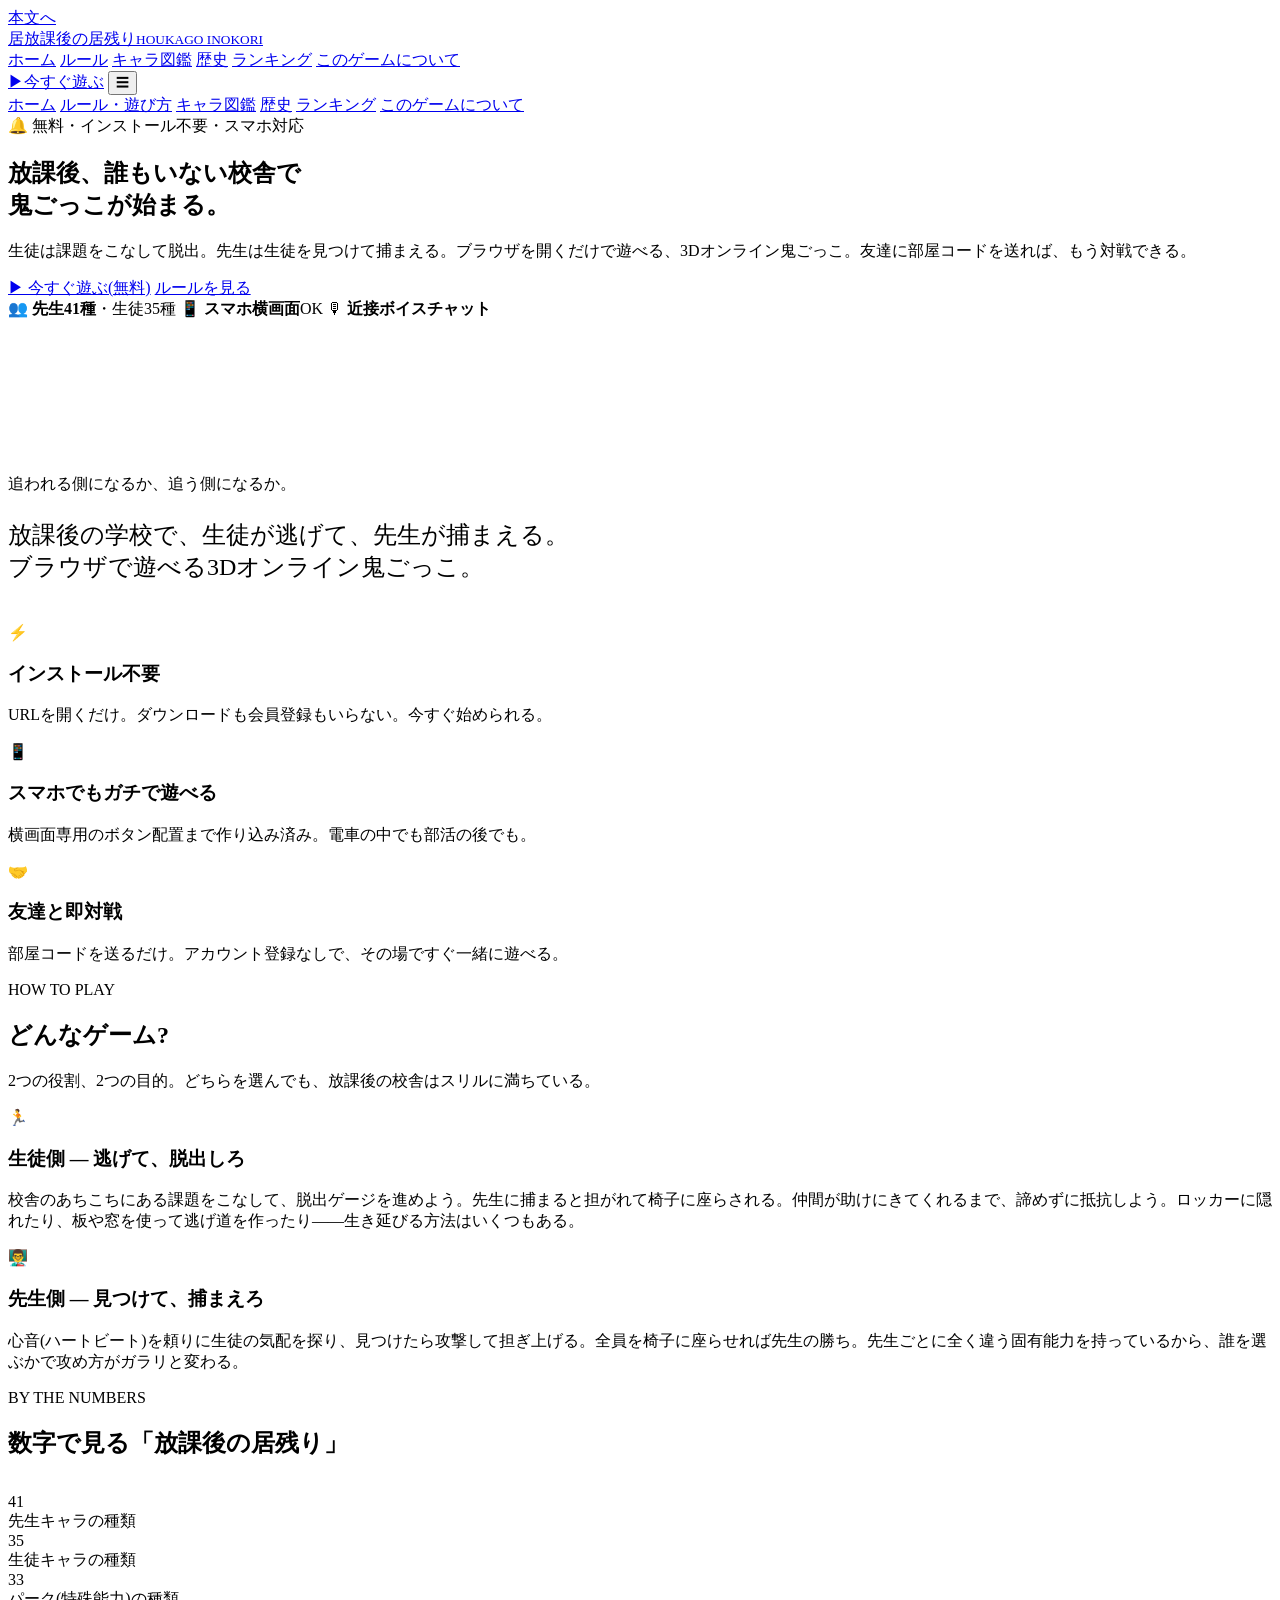
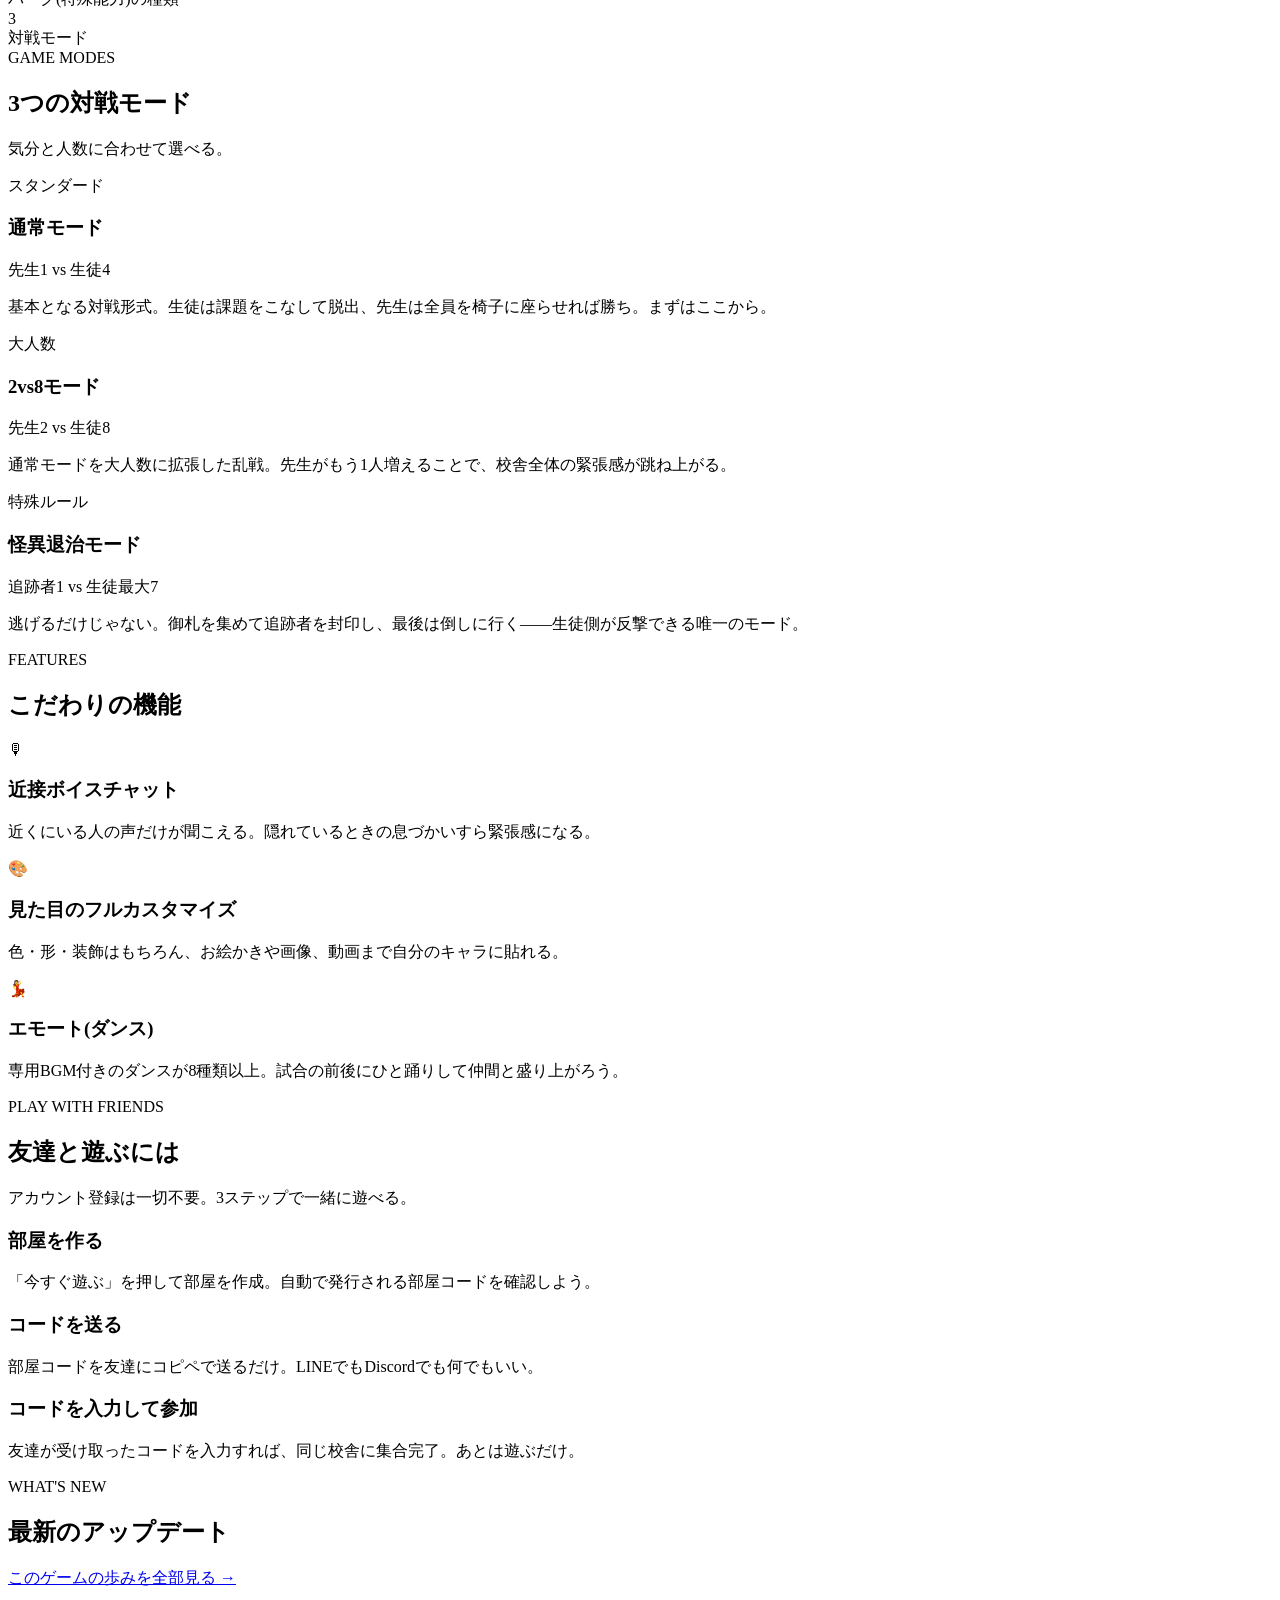
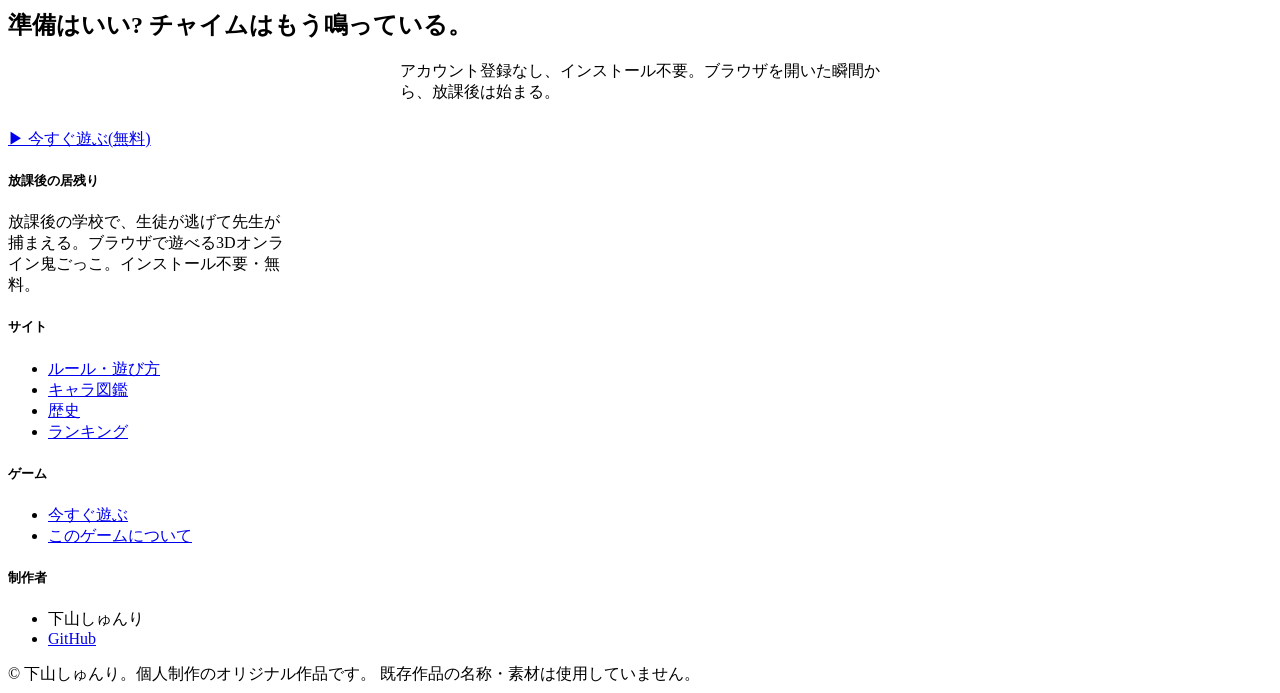
==== site/index.html @ 055842fa "公式サイトを新規実装(トップ/ルール+ミニ体験3種/キャラ図鑑/歴史/ランキング/このゲームについて) - ビルド不要の素のHTML/CSS/JS(site/配下)、Cloudflare Pages想" ====
<!DOCTYPE html>
<html lang="ja">
<head>
<meta charset="UTF-8">
<meta name="viewport" content="width=device-width, initial-scale=1, viewport-fit=cover">
<title>放課後の居残り | ブラウザで遊べる3Dオンライン鬼ごっこ</title>
<meta name="description" content="放課後の学校で生徒が逃げて先生が捕まえる、ブラウザ3Dオンライン鬼ごっこ。インストール不要・無料・スマホ対応。先生41種・生徒35種から選べる。">
<meta property="og:title" content="放課後の居残り | ブラウザで遊べる3Dオンライン鬼ごっこ">
<meta property="og:description" content="放課後の学校で生徒が逃げて先生が捕まえる、ブラウザ3Dオンライン鬼ごっこ。インストール不要・無料・スマホ対応。">
<meta property="og:image" content="/img/ogp.png">
<meta property="og:type" content="website">
<meta name="twitter:card" content="summary_large_image">
<link rel="icon" href="/img/favicon.svg" type="image/svg+xml">
<link rel="icon" href="/img/favicon.png" sizes="512x512">
<link rel="apple-touch-icon" href="/img/favicon.png">
<link rel="stylesheet" href="/css/style.css">
</head>
<body>
<div class="chalk-noise"></div>
<a class="skip-link" href="#main">本文へ</a>

<header class="site-header">
  <div class="container">
    <a class="brand" href="/"><span class="brand-mark">居</span><span>放課後の居残り<small>HOUKAGO INOKORI</small></span></a>
    <nav class="nav-links">
      <a href="/" class="active">ホーム</a>
      <a href="/rules.html">ルール</a>
      <a href="/characters.html">キャラ図鑑</a>
      <a href="/history.html">歴史</a>
      <a href="/ranking.html">ランキング</a>
      <a href="/about.html">このゲームについて</a>
    </nav>
    <div class="header-actions">
      <a class="btn btn-primary" href="/play/"><span>▶</span><span class="long">今すぐ遊ぶ</span></a>
      <button class="nav-toggle" aria-label="メニュー" aria-expanded="false">☰</button>
    </div>
  </div>
  <nav class="mobile-nav">
    <a href="/" class="active">ホーム</a>
    <a href="/rules.html">ルール・遊び方</a>
    <a href="/characters.html">キャラ図鑑</a>
    <a href="/history.html">歴史</a>
    <a href="/ranking.html">ランキング</a>
    <a href="/about.html">このゲームについて</a>
  </nav>
</header>

<main id="main">

<!-- 1. ヒーロー -->
<section class="hero" data-chalk-dust>
  <div class="container hero-grid">
    <div>
      <div class="hero-badge">🔔 無料・インストール不要・スマホ対応</div>
      <h1>放課後、誰もいない校舎で<br>鬼ごっこが<span class="accent">始まる。</span></h1>
      <p class="hero-sub">生徒は課題をこなして脱出。先生は生徒を見つけて捕まえる。ブラウザを開くだけで遊べる、3Dオンライン鬼ごっこ。友達に部屋コードを送れば、もう対戦できる。</p>
      <div class="hero-cta">
        <a class="btn btn-primary btn-lg" href="/play/">▶ 今すぐ遊ぶ(無料)</a>
        <a class="btn btn-outline btn-lg" href="/rules.html">ルールを見る</a>
      </div>
      <div class="hero-meta">
        <span>👥 <b>先生41種</b>・生徒35種</span>
        <span>📱 <b>スマホ横画面</b>OK</span>
        <span>🎙 <b>近接ボイスチャット</b></span>
      </div>
    </div>
    <div class="hero-stage">
      <canvas id="hero-canvas" aria-hidden="true"></canvas>
      <div class="stage-caption">追われる側になるか、追う側になるか。</div>
    </div>
  </div>
</section>

<!-- 2. 一行説明 + 3. 3つの強み -->
<section class="tight">
  <div class="container">
    <p class="section-title center" style="max-width:720px;font-size:clamp(18px,2.6vw,24px)">放課後の学校で、生徒が逃げて、先生が捕まえる。<br>ブラウザで遊べる3Dオンライン鬼ごっこ。</p>
    <div class="grid-3" style="margin-top:40px">
      <div class="pill-card reveal"><span class="icon">⚡</span><h3>インストール不要</h3><p>URLを開くだけ。ダウンロードも会員登録もいらない。今すぐ始められる。</p></div>
      <div class="pill-card reveal reveal-delay-1"><span class="icon">📱</span><h3>スマホでもガチで遊べる</h3><p>横画面専用のボタン配置まで作り込み済み。電車の中でも部活の後でも。</p></div>
      <div class="pill-card reveal reveal-delay-2"><span class="icon">🤝</span><h3>友達と即対戦</h3><p>部屋コードを送るだけ。アカウント登録なしで、その場ですぐ一緒に遊べる。</p></div>
    </div>
  </div>
</section>

<!-- 4. どんなゲーム? -->
<section>
  <div class="container">
    <div class="eyebrow reveal">HOW TO PLAY</div>
    <h2 class="section-title reveal">どんなゲーム?</h2>
    <p class="section-lead reveal">2つの役割、2つの目的。どちらを選んでも、放課後の校舎はスリルに満ちている。</p>
    <div class="grid-2">
      <div class="pill-card reveal">
        <span class="icon">🏃</span>
        <h3 style="color:var(--blue)">生徒側 ― 逃げて、脱出しろ</h3>
        <p>校舎のあちこちにある課題をこなして、脱出ゲージを進めよう。先生に捕まると担がれて椅子に座らされる。仲間が助けにきてくれるまで、諦めずに抵抗しよう。ロッカーに隠れたり、板や窓を使って逃げ道を作ったり――生き延びる方法はいくつもある。</p>
      </div>
      <div class="pill-card reveal reveal-delay-1">
        <span class="icon">👨‍🏫</span>
        <h3 style="color:var(--red)">先生側 ― 見つけて、捕まえろ</h3>
        <p>心音(ハートビート)を頼りに生徒の気配を探り、見つけたら攻撃して担ぎ上げる。全員を椅子に座らせれば先生の勝ち。先生ごとに全く違う固有能力を持っているから、誰を選ぶかで攻め方がガラリと変わる。</p>
      </div>
    </div>
  </div>
</section>

<!-- 5. 数字で見る -->
<section class="stats-band">
  <div class="container">
    <div class="eyebrow reveal">BY THE NUMBERS</div>
    <h2 class="section-title reveal" style="margin-bottom:34px">数字で見る「放課後の居残り」</h2>
    <div class="stats-grid">
      <div class="stat-item reveal"><div class="stat-num">41</div><div class="stat-label">先生キャラの種類</div></div>
      <div class="stat-item reveal reveal-delay-1"><div class="stat-num">35</div><div class="stat-label">生徒キャラの種類</div></div>
      <div class="stat-item reveal reveal-delay-2"><div class="stat-num">33</div><div class="stat-label">パーク(特殊能力)の種類</div></div>
      <div class="stat-item reveal reveal-delay-3"><div class="stat-num">3</div><div class="stat-label">対戦モード</div></div>
    </div>
  </div>
</section>

<!-- 6. モード紹介 -->
<section>
  <div class="container">
    <div class="eyebrow reveal">GAME MODES</div>
    <h2 class="section-title reveal">3つの対戦モード</h2>
    <p class="section-lead reveal">気分と人数に合わせて選べる。</p>
    <div class="grid-3">
      <div class="mode-card mode-classic reveal">
        <span class="tag">スタンダード</span>
        <h3>通常モード</h3>
        <div class="vs">先生1 vs 生徒4</div>
        <p>基本となる対戦形式。生徒は課題をこなして脱出、先生は全員を椅子に座らせれば勝ち。まずはここから。</p>
      </div>
      <div class="mode-card mode-2v8 reveal reveal-delay-1">
        <span class="tag">大人数</span>
        <h3>2vs8モード</h3>
        <div class="vs">先生2 vs 生徒8</div>
        <p>通常モードを大人数に拡張した乱戦。先生がもう1人増えることで、校舎全体の緊張感が跳ね上がる。</p>
      </div>
      <div class="mode-card mode-event reveal reveal-delay-2">
        <span class="tag">特殊ルール</span>
        <h3>怪異退治モード</h3>
        <div class="vs">追跡者1 vs 生徒最大7</div>
        <p>逃げるだけじゃない。御札を集めて追跡者を封印し、最後は倒しに行く――生徒側が反撃できる唯一のモード。</p>
      </div>
    </div>
  </div>
</section>

<!-- 7. こだわりの機能 -->
<section class="tight">
  <div class="container">
    <div class="eyebrow reveal">FEATURES</div>
    <h2 class="section-title reveal">こだわりの機能</h2>
    <div class="grid-3">
      <div class="pill-card reveal"><span class="icon">🎙</span><h3>近接ボイスチャット</h3><p>近くにいる人の声だけが聞こえる。隠れているときの息づかいすら緊張感になる。</p></div>
      <div class="pill-card reveal reveal-delay-1"><span class="icon">🎨</span><h3>見た目のフルカスタマイズ</h3><p>色・形・装飾はもちろん、お絵かきや画像、動画まで自分のキャラに貼れる。</p></div>
      <div class="pill-card reveal reveal-delay-2"><span class="icon">💃</span><h3>エモート(ダンス)</h3><p>専用BGM付きのダンスが8種類以上。試合の前後にひと踊りして仲間と盛り上がろう。</p></div>
    </div>
  </div>
</section>

<!-- 8. 友達と遊ぶには -->
<section>
  <div class="container">
    <div class="eyebrow reveal">PLAY WITH FRIENDS</div>
    <h2 class="section-title reveal">友達と遊ぶには</h2>
    <p class="section-lead reveal">アカウント登録は一切不要。3ステップで一緒に遊べる。</p>
    <div class="steps">
      <div class="step-card reveal"><h3>部屋を作る</h3><p>「今すぐ遊ぶ」を押して部屋を作成。自動で発行される部屋コードを確認しよう。</p></div>
      <div class="step-card reveal reveal-delay-1"><h3>コードを送る</h3><p>部屋コードを友達にコピペで送るだけ。LINEでもDiscordでも何でもいい。</p></div>
      <div class="step-card reveal reveal-delay-2"><h3>コードを入力して参加</h3><p>友達が受け取ったコードを入力すれば、同じ校舎に集合完了。あとは遊ぶだけ。</p></div>
    </div>
  </div>
</section>

<!-- 9. 最新の更新(歴史ページから最新3件) -->
<section class="tight">
  <div class="container">
    <div class="eyebrow reveal">WHAT'S NEW</div>
    <h2 class="section-title reveal">最新のアップデート</h2>
    <div id="latest-updates" class="reveal"></div>
    <div style="margin-top:20px"><a class="btn btn-outline" href="/history.html">このゲームの歩みを全部見る →</a></div>
  </div>
</section>

<!-- 10. もう一度CTA -->
<section>
  <div class="container">
    <div class="cta-band reveal">
      <h2>準備はいい? チャイムはもう鳴っている。</h2>
      <p class="text-dim" style="max-width:480px;margin:10px auto 26px">アカウント登録なし、インストール不要。ブラウザを開いた瞬間から、放課後は始まる。</p>
      <a class="btn btn-primary btn-lg" href="/play/">▶ 今すぐ遊ぶ(無料)</a>
    </div>
  </div>
</section>

</main>

<footer class="site-footer">
  <div class="container">
    <div class="footer-grid">
      <div>
        <h5>放課後の居残り</h5>
        <p class="text-dim" style="max-width:280px">放課後の学校で、生徒が逃げて先生が捕まえる。ブラウザで遊べる3Dオンライン鬼ごっこ。インストール不要・無料。</p>
      </div>
      <div><h5>サイト</h5><ul>
        <li><a href="/rules.html">ルール・遊び方</a></li>
        <li><a href="/characters.html">キャラ図鑑</a></li>
        <li><a href="/history.html">歴史</a></li>
        <li><a href="/ranking.html">ランキング</a></li>
      </ul></div>
      <div><h5>ゲーム</h5><ul>
        <li><a href="/play/">今すぐ遊ぶ</a></li>
        <li><a href="/about.html">このゲームについて</a></li>
      </ul></div>
      <div><h5>制作者</h5><ul>
        <li><span class="text-dim">下山しゅんり</span></li>
        <li><a href="https://github.com/tanakatakeshi811-spec/houkago-inokori" target="_blank" rel="noopener">GitHub</a></li>
      </ul></div>
    </div>
    <div class="footer-bottom">
      <span>© <span data-year></span> 下山しゅんり。個人制作のオリジナル作品です。</span>
      <span>既存作品の名称・素材は使用していません。</span>
    </div>
  </div>
</footer>

<script src="/js/history-data.js"></script>
<script>
  (function () {
    var host = document.getElementById("latest-updates");
    if (!host || typeof HISTORY === "undefined") return;
    var latest = HISTORY.slice(-3).reverse();
    host.innerHTML = latest.map(function (h) {
      return '<div class="update-row"><div class="update-date">' + h.date + '</div>' +
        '<div class="update-body"><h4>' + h.title + '</h4><p>' + h.body + '</p></div></div>';
    }).join("");
  })();
</script>
<script src="/js/hero-canvas.js"></script>
<script src="/js/common.js"></script>
</body>
</html>
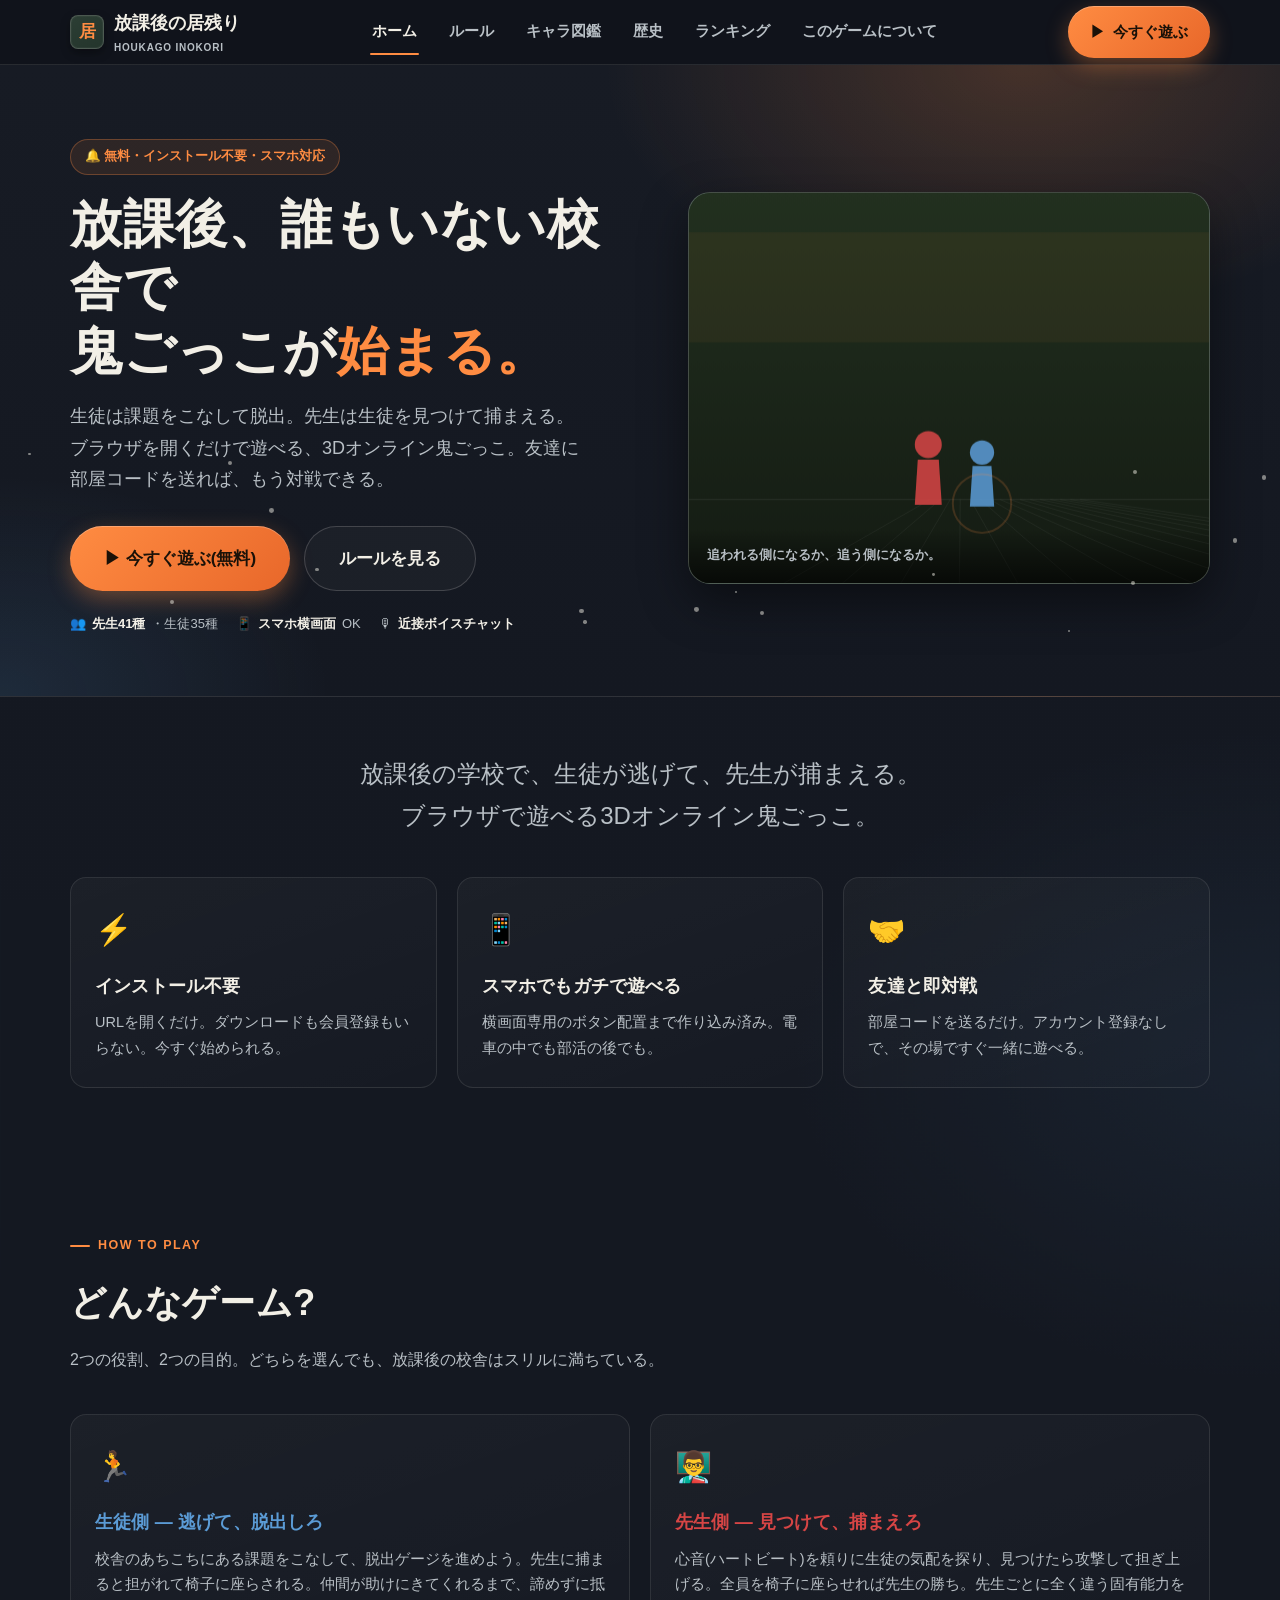
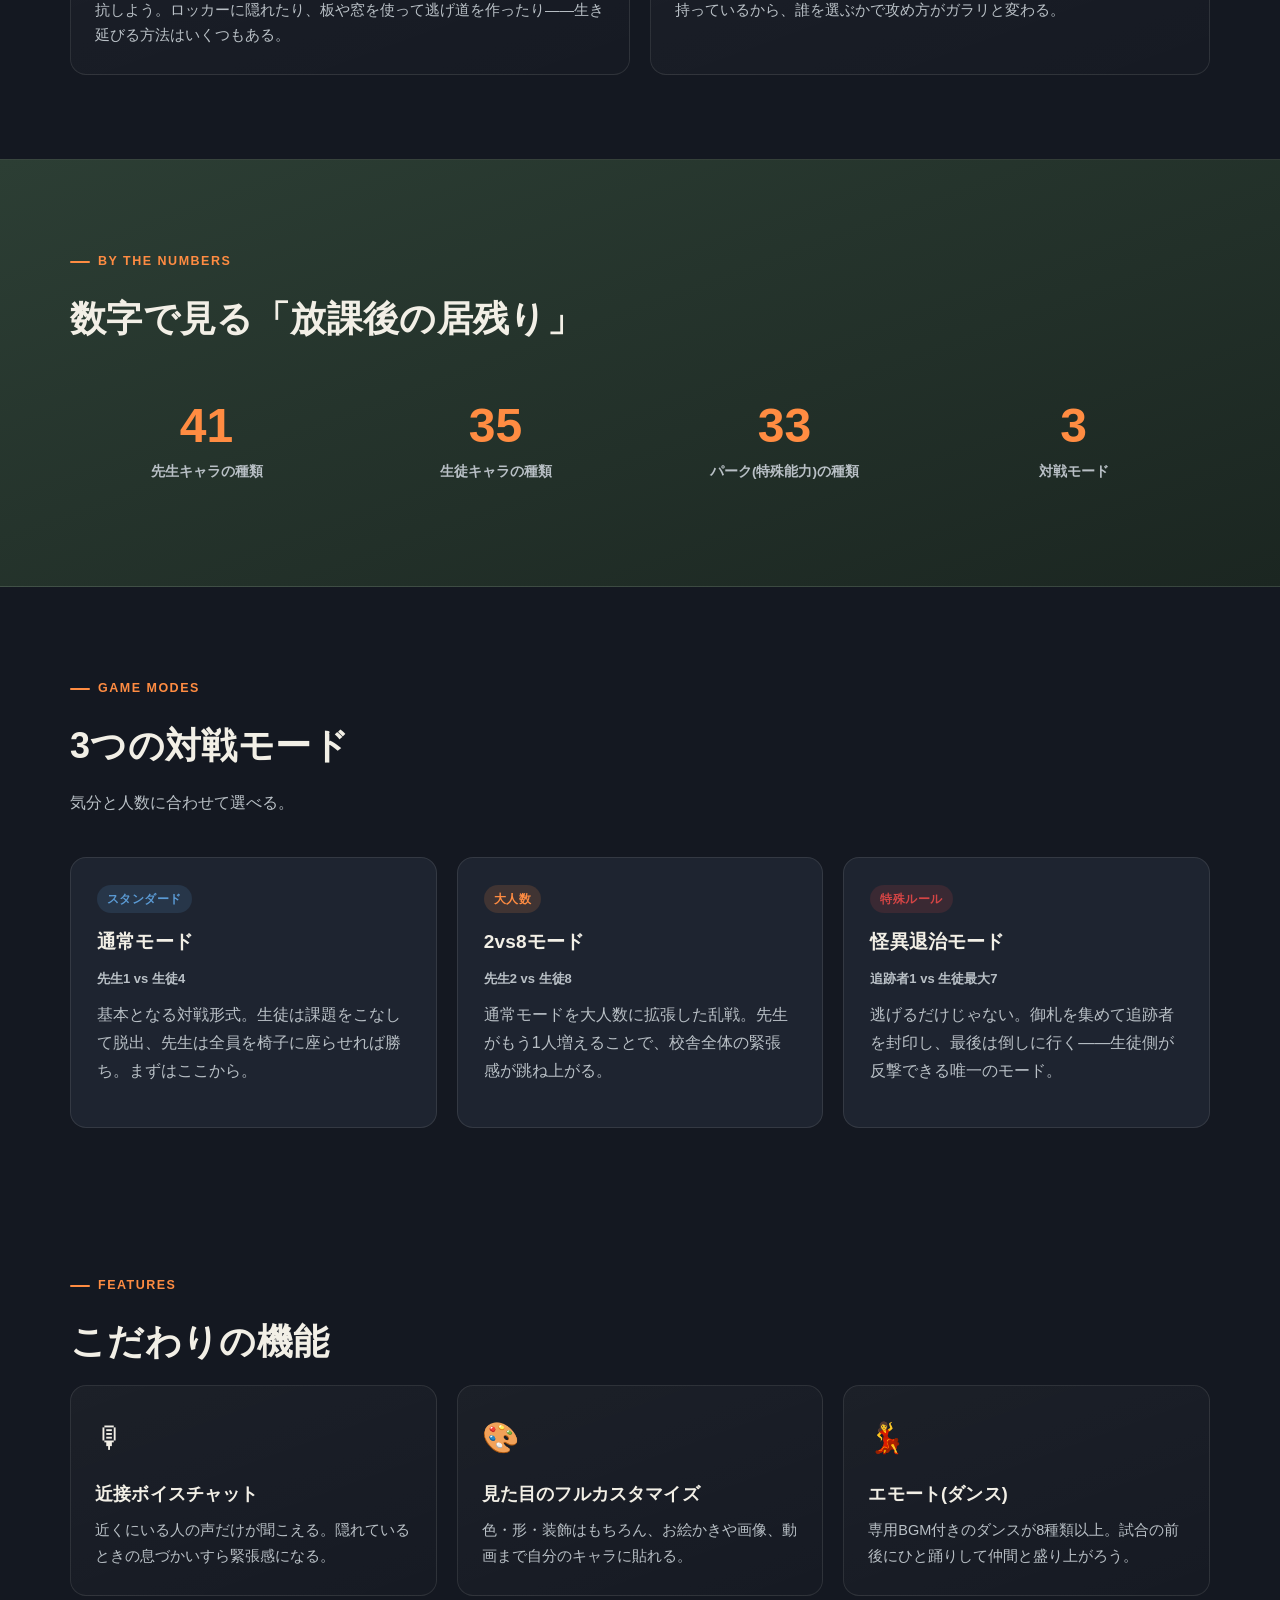
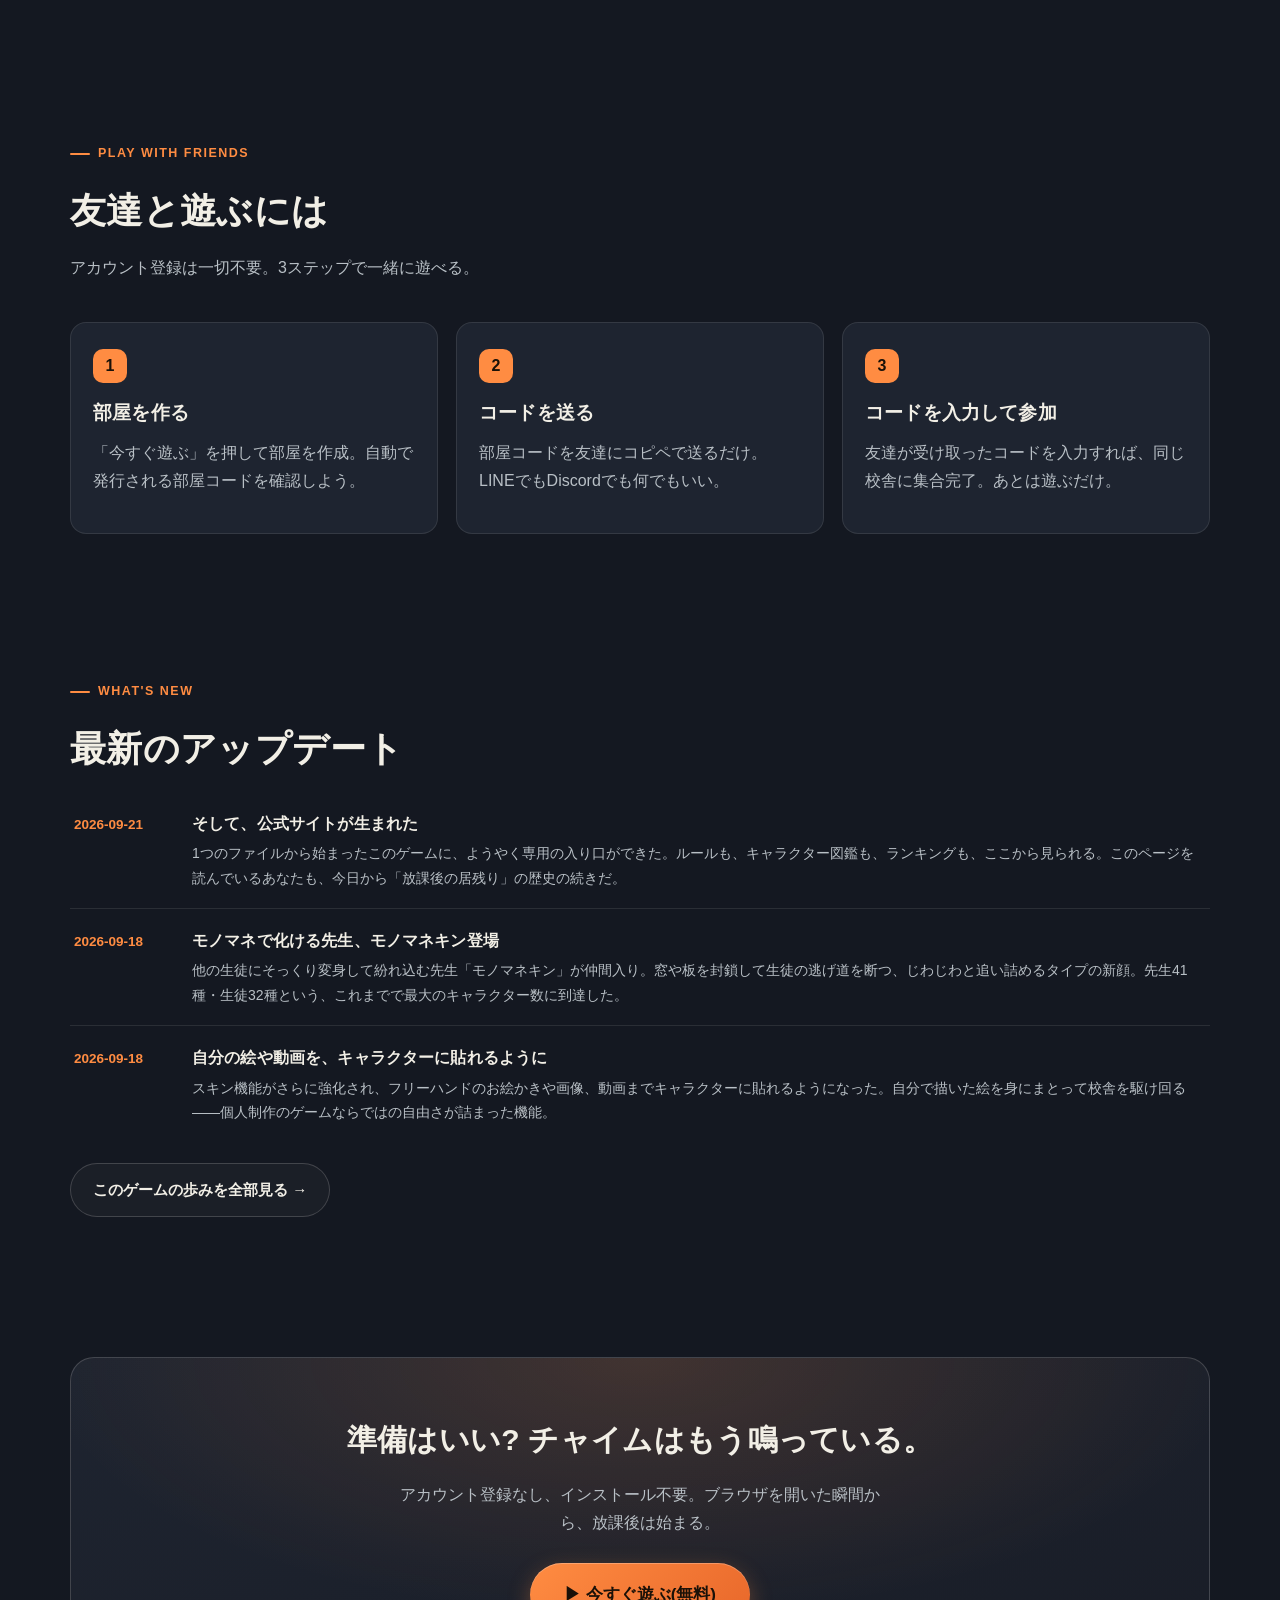
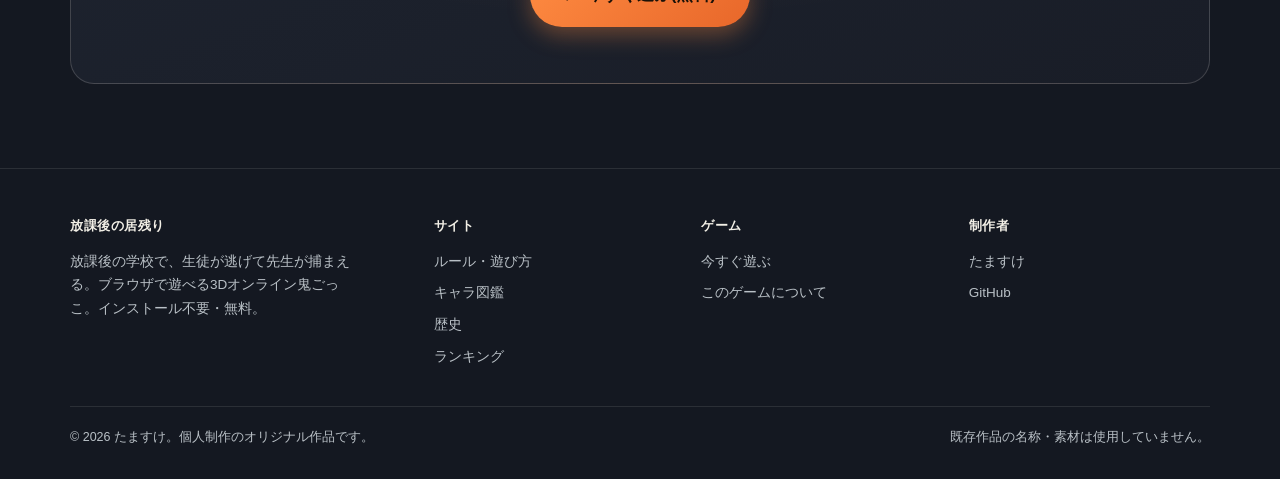
==== commit 9b29f9d3: "fix: 公式サイト6ページのルート絶対パスを相対パスに修正 GitHub Pagesのネストしたサブパス(/houkago-inokori/site/)配下では /css/style.css 等のル" ====
--- a/site/index.html
+++ b/site/index.html
@@ -7,13 +7,13 @@
 <meta name="description" content="放課後の学校で生徒が逃げて先生が捕まえる、ブラウザ3Dオンライン鬼ごっこ。インストール不要・無料・スマホ対応。先生41種・生徒35種から選べる。">
 <meta property="og:title" content="放課後の居残り | ブラウザで遊べる3Dオンライン鬼ごっこ">
 <meta property="og:description" content="放課後の学校で生徒が逃げて先生が捕まえる、ブラウザ3Dオンライン鬼ごっこ。インストール不要・無料・スマホ対応。">
-<meta property="og:image" content="/img/ogp.png">
+<meta property="og:image" content="img/ogp.png">
 <meta property="og:type" content="website">
 <meta name="twitter:card" content="summary_large_image">
-<link rel="icon" href="/img/favicon.svg" type="image/svg+xml">
-<link rel="icon" href="/img/favicon.png" sizes="512x512">
-<link rel="apple-touch-icon" href="/img/favicon.png">
-<link rel="stylesheet" href="/css/style.css">
+<link rel="icon" href="img/favicon.svg" type="image/svg+xml">
+<link rel="icon" href="img/favicon.png" sizes="512x512">
+<link rel="apple-touch-icon" href="img/favicon.png">
+<link rel="stylesheet" href="css/style.css">
 </head>
 <body>
 <div class="chalk-noise"></div>
@@ -21,27 +21,27 @@
 
 <header class="site-header">
   <div class="container">
-    <a class="brand" href="/"><span class="brand-mark">居</span><span>放課後の居残り<small>HOUKAGO INOKORI</small></span></a>
+    <a class="brand" href="index.html"><span class="brand-mark">居</span><span>放課後の居残り<small>HOUKAGO INOKORI</small></span></a>
     <nav class="nav-links">
-      <a href="/" class="active">ホーム</a>
-      <a href="/rules.html">ルール</a>
-      <a href="/characters.html">キャラ図鑑</a>
-      <a href="/history.html">歴史</a>
-      <a href="/ranking.html">ランキング</a>
-      <a href="/about.html">このゲームについて</a>
+      <a href="index.html" class="active">ホーム</a>
+      <a href="rules.html">ルール</a>
+      <a href="characters.html">キャラ図鑑</a>
+      <a href="history.html">歴史</a>
+      <a href="ranking.html">ランキング</a>
+      <a href="about.html">このゲームについて</a>
     </nav>
     <div class="header-actions">
-      <a class="btn btn-primary" href="/play/"><span>▶</span><span class="long">今すぐ遊ぶ</span></a>
+      <a class="btn btn-primary" href="play/"><span>▶</span><span class="long">今すぐ遊ぶ</span></a>
       <button class="nav-toggle" aria-label="メニュー" aria-expanded="false">☰</button>
     </div>
   </div>
   <nav class="mobile-nav">
-    <a href="/" class="active">ホーム</a>
-    <a href="/rules.html">ルール・遊び方</a>
-    <a href="/characters.html">キャラ図鑑</a>
-    <a href="/history.html">歴史</a>
-    <a href="/ranking.html">ランキング</a>
-    <a href="/about.html">このゲームについて</a>
+    <a href="index.html" class="active">ホーム</a>
+    <a href="rules.html">ルール・遊び方</a>
+    <a href="characters.html">キャラ図鑑</a>
+    <a href="history.html">歴史</a>
+    <a href="ranking.html">ランキング</a>
+    <a href="about.html">このゲームについて</a>
   </nav>
 </header>
 
@@ -55,8 +55,8 @@
       <h1>放課後、誰もいない校舎で<br>鬼ごっこが<span class="accent">始まる。</span></h1>
       <p class="hero-sub">生徒は課題をこなして脱出。先生は生徒を見つけて捕まえる。ブラウザを開くだけで遊べる、3Dオンライン鬼ごっこ。友達に部屋コードを送れば、もう対戦できる。</p>
       <div class="hero-cta">
-        <a class="btn btn-primary btn-lg" href="/play/">▶ 今すぐ遊ぶ(無料)</a>
-        <a class="btn btn-outline btn-lg" href="/rules.html">ルールを見る</a>
+        <a class="btn btn-primary btn-lg" href="play/">▶ 今すぐ遊ぶ(無料)</a>
+        <a class="btn btn-outline btn-lg" href="rules.html">ルールを見る</a>
       </div>
       <div class="hero-meta">
         <span>👥 <b>先生41種</b>・生徒35種</span>
@@ -180,7 +180,7 @@
     <div class="eyebrow reveal">WHAT'S NEW</div>
     <h2 class="section-title reveal">最新のアップデート</h2>
     <div id="latest-updates" class="reveal"></div>
-    <div style="margin-top:20px"><a class="btn btn-outline" href="/history.html">このゲームの歩みを全部見る →</a></div>
+    <div style="margin-top:20px"><a class="btn btn-outline" href="history.html">このゲームの歩みを全部見る →</a></div>
   </div>
 </section>
 
@@ -190,7 +190,7 @@
     <div class="cta-band reveal">
       <h2>準備はいい? チャイムはもう鳴っている。</h2>
       <p class="text-dim" style="max-width:480px;margin:10px auto 26px">アカウント登録なし、インストール不要。ブラウザを開いた瞬間から、放課後は始まる。</p>
-      <a class="btn btn-primary btn-lg" href="/play/">▶ 今すぐ遊ぶ(無料)</a>
+      <a class="btn btn-primary btn-lg" href="play/">▶ 今すぐ遊ぶ(無料)</a>
     </div>
   </div>
 </section>
@@ -205,28 +205,28 @@
         <p class="text-dim" style="max-width:280px">放課後の学校で、生徒が逃げて先生が捕まえる。ブラウザで遊べる3Dオンライン鬼ごっこ。インストール不要・無料。</p>
       </div>
       <div><h5>サイト</h5><ul>
-        <li><a href="/rules.html">ルール・遊び方</a></li>
-        <li><a href="/characters.html">キャラ図鑑</a></li>
-        <li><a href="/history.html">歴史</a></li>
-        <li><a href="/ranking.html">ランキング</a></li>
+        <li><a href="rules.html">ルール・遊び方</a></li>
+        <li><a href="characters.html">キャラ図鑑</a></li>
+        <li><a href="history.html">歴史</a></li>
+        <li><a href="ranking.html">ランキング</a></li>
       </ul></div>
       <div><h5>ゲーム</h5><ul>
-        <li><a href="/play/">今すぐ遊ぶ</a></li>
-        <li><a href="/about.html">このゲームについて</a></li>
+        <li><a href="play/">今すぐ遊ぶ</a></li>
+        <li><a href="about.html">このゲームについて</a></li>
       </ul></div>
       <div><h5>制作者</h5><ul>
-        <li><span class="text-dim">下山しゅんり</span></li>
+        <li><span class="text-dim">たますけ</span></li>
         <li><a href="https://github.com/tanakatakeshi811-spec/houkago-inokori" target="_blank" rel="noopener">GitHub</a></li>
       </ul></div>
     </div>
     <div class="footer-bottom">
-      <span>© <span data-year></span> 下山しゅんり。個人制作のオリジナル作品です。</span>
+      <span>© <span data-year></span> たますけ。個人制作のオリジナル作品です。</span>
       <span>既存作品の名称・素材は使用していません。</span>
     </div>
   </div>
 </footer>
 
-<script src="/js/history-data.js"></script>
+<script src="js/history-data.js"></script>
 <script>
   (function () {
     var host = document.getElementById("latest-updates");
@@ -238,7 +238,7 @@
     }).join("");
   })();
 </script>
-<script src="/js/hero-canvas.js"></script>
-<script src="/js/common.js"></script>
+<script src="js/hero-canvas.js"></script>
+<script src="js/common.js"></script>
 </body>
 </html>
--- a/site/css/style.css
+++ b/site/css/style.css
@@ -0,0 +1,499 @@
+/* ============================================================
+   「放課後の居残り」公式サイト 共通スタイル
+   世界観: 放課後の誰もいない校舎。黒板グリーン + 夕暮れオレンジ。
+   ビルド不要の素のCSS。フレームワークは使わない。
+   ============================================================ */
+
+:root {
+  --bg-0: #10131a;
+  --bg-1: #141821;
+  --bg-2: #1e2430;
+  --board: #2c3e34;
+  --board-2: #24352c;
+  --orange: #ff8c42;
+  --orange-deep: #e8672a;
+  --chalk: #f2efe6;
+  --chalk-dim: #b9c0c6;
+  --red: #d64545;
+  --blue: #5b9bd5;
+  --border: rgba(242, 239, 230, 0.1);
+  --border-strong: rgba(242, 239, 230, 0.18);
+  --shadow: 0 18px 48px rgba(0, 0, 0, 0.45);
+  --radius: 16px;
+  --radius-sm: 10px;
+  --maxw: 1180px;
+  --font: -apple-system, BlinkMacSystemFont, "Hiragino Sans", "Yu Gothic", "Noto Sans JP", "Segoe UI", sans-serif;
+}
+
+* { box-sizing: border-box; }
+html { scroll-behavior: smooth; }
+html, body {
+  margin: 0; padding: 0;
+  background: var(--bg-1);
+  color: var(--chalk);
+  font-family: var(--font);
+  overflow-x: hidden;
+  -webkit-tap-highlight-color: transparent;
+}
+body {
+  background:
+    radial-gradient(1200px 700px at 15% -10%, rgba(255, 140, 66, 0.10), transparent 60%),
+    radial-gradient(900px 600px at 100% 20%, rgba(91, 155, 213, 0.08), transparent 55%),
+    var(--bg-1);
+  min-height: 100vh;
+  line-height: 1.75;
+  font-size: 16px;
+}
+img { max-width: 100%; display: block; }
+a { color: inherit; text-decoration: none; }
+h1, h2, h3, h4 { margin: 0 0 0.5em; font-weight: 800; letter-spacing: 0.01em; }
+p { margin: 0 0 1em; color: var(--chalk-dim); }
+ul { padding-left: 1.2em; }
+button { font-family: inherit; cursor: pointer; }
+.container { max-width: var(--maxw); margin: 0 auto; padding: 0 20px; }
+.only-mobile { display: none; }
+@media (max-width: 640px) { .only-mobile { display: block; } .only-desktop { display: none; } }
+
+/* ---------- 骨組み ---------- */
+.chalk-noise {
+  position: fixed; inset: 0; pointer-events: none; opacity: 0.035; z-index: 0; mix-blend-mode: overlay;
+  background-image: radial-gradient(rgba(255,255,255,.7) 1px, transparent 1px);
+  background-size: 3px 3px;
+}
+
+/* ---------- ヘッダー ---------- */
+.site-header {
+  position: sticky; top: 0; z-index: 100;
+  background: rgba(16, 19, 26, 0.72);
+  backdrop-filter: blur(10px) saturate(1.1);
+  border-bottom: 1px solid var(--border);
+}
+.site-header .container {
+  display: flex; align-items: center; justify-content: space-between;
+  height: 64px;
+}
+.brand {
+  display: flex; align-items: center; gap: 10px;
+  font-weight: 900; font-size: 18px; color: var(--chalk); white-space: nowrap;
+}
+.brand .brand-mark {
+  width: 34px; height: 34px; border-radius: 8px;
+  background: linear-gradient(155deg, var(--board) 0%, var(--board-2) 100%);
+  border: 1px solid var(--border-strong);
+  display: flex; align-items: center; justify-content: center;
+  font-size: 17px; color: var(--orange); font-weight: 900;
+  box-shadow: inset 0 0 0 1px rgba(255,255,255,0.03), 0 4px 10px rgba(0,0,0,0.35);
+}
+.brand small { display: block; font-size: 10px; font-weight: 600; color: var(--chalk-dim); letter-spacing: 0.08em; }
+
+.nav-links {
+  display: flex; align-items: center; gap: 28px;
+  font-size: 14.5px; font-weight: 700; color: var(--chalk-dim);
+}
+.nav-links a { position: relative; padding: 6px 2px; transition: color .2s; }
+.nav-links a:hover, .nav-links a.active { color: var(--chalk); }
+.nav-links a.active::after {
+  content: ""; position: absolute; left: 0; right: 0; bottom: -4px; height: 2px;
+  background: var(--orange); border-radius: 2px;
+}
+.header-actions { display: flex; align-items: center; gap: 12px; }
+
+.nav-toggle {
+  display: none; width: 40px; height: 40px; border-radius: 10px; border: 1px solid var(--border-strong);
+  background: rgba(255,255,255,0.03); color: var(--chalk);
+  align-items: center; justify-content: center; font-size: 20px;
+}
+.mobile-nav {
+  display: none; flex-direction: column; gap: 2px; padding: 8px 20px 18px;
+  border-bottom: 1px solid var(--border); background: rgba(16,19,26,0.96);
+}
+.mobile-nav a { padding: 12px 6px; font-weight: 700; color: var(--chalk-dim); border-radius: 8px; }
+.mobile-nav a.active { color: var(--orange); background: rgba(255,140,66,0.08); }
+.mobile-nav.open { display: flex; }
+
+@media (max-width: 860px) {
+  .nav-links { display: none; }
+  .nav-toggle { display: flex; }
+  .header-actions .btn-primary span.long { display: none; }
+}
+
+/* ---------- ボタン ---------- */
+.btn {
+  display: inline-flex; align-items: center; justify-content: center; gap: 8px;
+  padding: 13px 22px; border-radius: 999px; font-weight: 800; font-size: 15px;
+  border: none; transition: transform .18s ease, box-shadow .18s ease, background .18s ease;
+  min-height: 44px; white-space: nowrap;
+}
+.btn:active { transform: scale(0.97); }
+.btn-primary {
+  background: linear-gradient(135deg, var(--orange) 0%, var(--orange-deep) 100%);
+  color: #1a1108;
+  box-shadow: 0 8px 22px rgba(255, 140, 66, 0.35), inset 0 1px 0 rgba(255,255,255,0.25);
+}
+.btn-primary:hover { transform: translateY(-2px); box-shadow: 0 12px 30px rgba(255, 140, 66, 0.48); }
+.btn-lg { padding: 17px 34px; font-size: 17px; }
+.btn-outline {
+  background: rgba(255,255,255,0.03); color: var(--chalk); border: 1.5px solid var(--border-strong);
+}
+.btn-outline:hover { border-color: var(--orange); color: var(--orange); }
+.btn-ghost { background: transparent; color: var(--chalk-dim); padding: 8px 10px; }
+
+/* ---------- セクション共通 ---------- */
+section { position: relative; z-index: 1; padding: 84px 0; }
+section.tight { padding: 56px 0; }
+.eyebrow {
+  display: inline-flex; align-items: center; gap: 8px; font-size: 12.5px; font-weight: 800;
+  letter-spacing: 0.12em; color: var(--orange); text-transform: uppercase; margin-bottom: 14px;
+}
+.eyebrow::before { content: ""; width: 20px; height: 2px; background: var(--orange); border-radius: 2px; }
+.section-title { font-size: clamp(24px, 4vw, 36px); margin-bottom: 12px; }
+.section-lead { color: var(--chalk-dim); font-size: 16px; max-width: 620px; margin-bottom: 40px; }
+.center { text-align: center; margin-left: auto; margin-right: auto; }
+
+/* ---------- スクロール演出 ---------- */
+.reveal { opacity: 0; transform: translateY(28px); transition: opacity .7s cubic-bezier(.2,.7,.2,1), transform .7s cubic-bezier(.2,.7,.2,1); }
+.reveal.in-view { opacity: 1; transform: translateY(0); }
+.reveal-delay-1.in-view { transition-delay: .08s; }
+.reveal-delay-2.in-view { transition-delay: .16s; }
+.reveal-delay-3.in-view { transition-delay: .24s; }
+.reveal-delay-4.in-view { transition-delay: .32s; }
+@media (prefers-reduced-motion: reduce) {
+  .reveal, html { transition: none !important; scroll-behavior: auto; }
+  .reveal { opacity: 1; transform: none; }
+}
+
+/* ---------- ヒーロー ---------- */
+.hero {
+  position: relative; padding: 74px 0 60px; overflow: hidden;
+  background:
+    radial-gradient(700px 420px at 80% 0%, rgba(255,140,66,0.20), transparent 60%),
+    radial-gradient(600px 400px at 0% 100%, rgba(91,155,213,0.14), transparent 55%),
+    linear-gradient(180deg, #171b24 0%, var(--bg-1) 100%);
+  border-bottom: 1px solid var(--border);
+}
+.hero-grid { display: grid; grid-template-columns: 1.05fr 0.95fr; gap: 40px; align-items: center; }
+@media (max-width: 960px) { .hero-grid { grid-template-columns: 1fr; } }
+.hero-badge {
+  display: inline-flex; align-items: center; gap: 8px; padding: 6px 14px; border-radius: 999px;
+  background: rgba(255,140,66,0.1); border: 1px solid rgba(255,140,66,0.3); color: var(--orange);
+  font-size: 12.5px; font-weight: 800; margin-bottom: 18px;
+}
+.hero h1 {
+  font-size: clamp(30px, 5.4vw, 52px); line-height: 1.22; margin-bottom: 18px;
+}
+.hero h1 .accent { color: var(--orange); }
+.hero-sub { font-size: clamp(15px, 2vw, 18px); color: var(--chalk-dim); max-width: 520px; margin-bottom: 30px; }
+.hero-cta { display: flex; gap: 14px; flex-wrap: wrap; margin-bottom: 22px; }
+.hero-meta { display: flex; gap: 18px; flex-wrap: wrap; font-size: 13px; color: var(--chalk-dim); }
+.hero-meta span { display: inline-flex; align-items: center; gap: 6px; }
+.hero-meta b { color: var(--chalk); }
+
+.hero-stage {
+  position: relative; aspect-ratio: 4/3; border-radius: 22px; overflow: hidden;
+  background: linear-gradient(155deg, var(--board) 0%, #182119 100%);
+  border: 1px solid var(--border-strong); box-shadow: var(--shadow);
+}
+.hero-stage canvas { position: absolute; inset: 0; width: 100%; height: 100%; }
+.hero-stage .fallback-emoji {
+  position: absolute; inset: 0; display: flex; align-items: center; justify-content: center;
+  font-size: 92px; filter: drop-shadow(0 12px 24px rgba(0,0,0,.5));
+}
+.hero-stage .stage-caption {
+  position: absolute; left: 0; right: 0; bottom: 0; padding: 16px 18px;
+  background: linear-gradient(0deg, rgba(0,0,0,.65), transparent);
+  font-size: 12.5px; color: var(--chalk-dim); font-weight: 700;
+}
+.chalk-particle {
+  position: absolute; border-radius: 50%; background: rgba(242,239,230,0.5);
+  animation: chalkfloat linear infinite;
+  pointer-events: none;
+}
+@keyframes chalkfloat {
+  0% { transform: translateY(0) translateX(0); opacity: 0; }
+  10% { opacity: .6; }
+  90% { opacity: .3; }
+  100% { transform: translateY(-140px) translateX(12px); opacity: 0; }
+}
+
+/* ---------- 3カラム(強み) ---------- */
+.grid-3 { display: grid; grid-template-columns: repeat(3, 1fr); gap: 20px; }
+.grid-2 { display: grid; grid-template-columns: repeat(2, 1fr); gap: 20px; }
+@media (max-width: 860px) { .grid-3, .grid-2 { grid-template-columns: 1fr; } }
+
+.pill-card {
+  background: linear-gradient(160deg, rgba(255,255,255,0.035), rgba(255,255,255,0.01));
+  border: 1px solid var(--border); border-radius: var(--radius); padding: 26px 24px;
+  transition: transform .25s ease, border-color .25s ease, box-shadow .25s ease;
+}
+.pill-card:hover { transform: translateY(-4px); border-color: var(--border-strong); box-shadow: var(--shadow); }
+.pill-card .icon { font-size: 30px; margin-bottom: 14px; display: inline-block; }
+.pill-card h3 { font-size: 18px; margin-bottom: 8px; }
+.pill-card p { margin: 0; font-size: 14.5px; }
+
+/* ---------- 数字で見る ---------- */
+.stats-band {
+  background: linear-gradient(160deg, var(--board) 0%, #1b2621 100%);
+  border-top: 1px solid var(--border); border-bottom: 1px solid var(--border);
+}
+.stats-grid { display: grid; grid-template-columns: repeat(4, 1fr); gap: 16px; }
+@media (max-width: 760px) { .stats-grid { grid-template-columns: repeat(2, 1fr); } }
+.stat-item { text-align: center; padding: 18px 8px; }
+.stat-num {
+  font-size: clamp(32px, 5vw, 48px); font-weight: 900; color: var(--orange);
+  font-variant-numeric: tabular-nums; line-height: 1;
+}
+.stat-label { margin-top: 10px; font-size: 13.5px; color: var(--chalk-dim); font-weight: 700; }
+
+/* ---------- モードカード ---------- */
+.mode-card {
+  border-radius: var(--radius); padding: 26px; position: relative; overflow: hidden;
+  border: 1px solid var(--border); background: var(--bg-2);
+}
+.mode-card .tag {
+  display: inline-block; font-size: 11.5px; font-weight: 800; padding: 4px 10px; border-radius: 999px;
+  margin-bottom: 12px; letter-spacing: .04em;
+}
+.mode-card.mode-classic .tag { background: rgba(91,155,213,0.15); color: var(--blue); }
+.mode-card.mode-2v8 .tag { background: rgba(255,140,66,0.15); color: var(--orange); }
+.mode-card.mode-event .tag { background: rgba(214,69,69,0.15); color: var(--red); }
+.mode-card h3 { font-size: 19px; }
+.mode-card .vs { font-size: 13px; color: var(--chalk-dim); font-weight: 700; margin-bottom: 10px; }
+
+/* ---------- ステップ(友達と遊ぶには) ---------- */
+.steps { display: grid; grid-template-columns: repeat(3, 1fr); gap: 18px; counter-reset: step; }
+@media (max-width: 860px) { .steps { grid-template-columns: 1fr; } }
+.step-card { position: relative; padding: 26px 22px 22px; border: 1px solid var(--border); border-radius: var(--radius); background: var(--bg-2); }
+.step-card::before {
+  counter-increment: step; content: counter(step);
+  width: 34px; height: 34px; border-radius: 10px; background: var(--orange); color: #1a1108;
+  display: flex; align-items: center; justify-content: center; font-weight: 900; margin-bottom: 14px;
+}
+
+/* ---------- 更新履歴カード(トップ用) ---------- */
+.update-row {
+  display: flex; gap: 18px; padding: 18px 4px; border-bottom: 1px solid var(--border);
+  align-items: flex-start;
+}
+.update-row:last-child { border-bottom: none; }
+.update-date { flex: 0 0 100px; font-weight: 800; color: var(--orange); font-size: 13.5px; padding-top: 3px; }
+.update-body h4 { margin: 0 0 4px; font-size: 15.5px; }
+.update-body p { margin: 0; font-size: 14px; }
+
+/* ---------- CTA バンド ---------- */
+.cta-band {
+  text-align: center; border-radius: 24px; padding: 56px 28px;
+  background: radial-gradient(600px 260px at 50% 0%, rgba(255,140,66,0.16), transparent),
+              linear-gradient(160deg, var(--bg-2), #191d27);
+  border: 1px solid var(--border-strong);
+}
+.cta-band h2 { font-size: clamp(22px, 3.6vw, 30px); }
+
+/* ---------- フッター ---------- */
+.site-footer { border-top: 1px solid var(--border); padding: 46px 0 30px; color: var(--chalk-dim); font-size: 13.5px; }
+.footer-grid { display: grid; grid-template-columns: 1.4fr 1fr 1fr 1fr; gap: 26px; margin-bottom: 30px; }
+@media (max-width: 760px) { .footer-grid { grid-template-columns: 1fr 1fr; } }
+.footer-grid h5 { color: var(--chalk); font-size: 13px; margin: 0 0 12px; letter-spacing: .04em; }
+.footer-grid ul { list-style: none; padding: 0; margin: 0; }
+.footer-grid li { margin-bottom: 8px; }
+.footer-grid a:hover { color: var(--orange); }
+.footer-bottom { display: flex; justify-content: space-between; flex-wrap: wrap; gap: 10px; border-top: 1px solid var(--border); padding-top: 20px; font-size: 12.5px; }
+
+/* ---------- ページヘッダー(下層ページ共通) ---------- */
+.page-hero {
+  padding: 54px 0 40px;
+  background: linear-gradient(180deg, #171b24 0%, var(--bg-1) 100%);
+  border-bottom: 1px solid var(--border);
+}
+.page-hero h1 { font-size: clamp(26px, 4.2vw, 38px); }
+.breadcrumb { font-size: 12.5px; color: var(--chalk-dim); margin-bottom: 14px; }
+.breadcrumb a:hover { color: var(--orange); }
+
+/* ---------- タブ ---------- */
+.tabbar { display: flex; gap: 8px; flex-wrap: wrap; }
+.tab-btn {
+  padding: 10px 18px; border-radius: 999px; border: 1.5px solid var(--border-strong);
+  background: var(--bg-2); color: var(--chalk-dim); font-weight: 800; font-size: 13.5px;
+  min-height: 40px;
+}
+.tab-btn.active { background: var(--orange); border-color: var(--orange); color: #1a1108; }
+
+/* ---------- テーブル(スマホは横スクロールで囲う) ---------- */
+.table-wrap { overflow-x: auto; border: 1px solid var(--border); border-radius: var(--radius); }
+table { width: 100%; border-collapse: collapse; min-width: 520px; font-size: 14px; }
+th, td { padding: 12px 14px; text-align: left; border-bottom: 1px solid var(--border); white-space: nowrap; }
+th { color: var(--chalk-dim); font-size: 12px; text-transform: uppercase; letter-spacing: .05em; background: rgba(255,255,255,0.02); }
+tr:last-child td { border-bottom: none; }
+tr.rank-1 td:first-child, tr.rank-2 td:first-child, tr.rank-3 td:first-child { font-weight: 900; }
+.medal { font-size: 16px; margin-right: 4px; }
+
+/* ---------- キャラ図鑑 ---------- */
+.char-toolbar { display: flex; gap: 12px; flex-wrap: wrap; align-items: center; justify-content: space-between; margin-bottom: 26px; }
+.search-box {
+  flex: 1; min-width: 220px; display: flex; align-items: center; gap: 8px;
+  background: var(--bg-2); border: 1.5px solid var(--border-strong); border-radius: 999px; padding: 10px 16px;
+}
+.search-box input { flex: 1; background: transparent; border: none; outline: none; color: var(--chalk); font-size: 14.5px; min-height: 24px; }
+.char-count { font-size: 13px; color: var(--chalk-dim); font-weight: 700; white-space: nowrap; }
+
+.char-grid { display: grid; grid-template-columns: repeat(auto-fill, minmax(150px, 1fr)); gap: 14px; }
+@media (max-width: 480px) { .char-grid { grid-template-columns: repeat(2, 1fr); gap: 10px; } }
+
+.char-card {
+  border-radius: 14px; overflow: hidden; border: 1px solid var(--border); background: var(--bg-2);
+  cursor: pointer; text-align: left; padding: 0; transition: transform .2s ease, border-color .2s ease;
+}
+.char-card:hover { transform: translateY(-3px); border-color: var(--border-strong); }
+.char-card:active { transform: scale(0.97); }
+.char-thumb {
+  aspect-ratio: 1/1; display: flex; align-items: center; justify-content: center;
+  font-size: 34px; font-weight: 900; color: rgba(255,255,255,0.92);
+  position: relative;
+}
+.char-thumb .side-badge {
+  position: absolute; top: 6px; left: 6px; font-size: 10px; font-weight: 800; padding: 2px 7px; border-radius: 999px;
+  background: rgba(0,0,0,0.35); backdrop-filter: blur(2px);
+}
+.char-info { padding: 10px 12px 12px; }
+.char-info .cname { font-size: 13.5px; font-weight: 800; margin-bottom: 3px; line-height: 1.3; }
+.char-info .ctag { font-size: 11.5px; color: var(--chalk-dim); line-height: 1.4; display: -webkit-box; -webkit-line-clamp: 2; -webkit-box-orient: vertical; overflow: hidden; }
+
+.char-empty { text-align: center; padding: 60px 20px; color: var(--chalk-dim); }
+
+/* ---------- モーダル ---------- */
+.modal-overlay {
+  position: fixed; inset: 0; background: rgba(8, 10, 14, 0.72); backdrop-filter: blur(3px);
+  display: none; align-items: flex-end; justify-content: center; z-index: 300; padding: 0;
+}
+.modal-overlay.open { display: flex; animation: fadein .18s ease; }
+@keyframes fadein { from { opacity: 0; } to { opacity: 1; } }
+.modal-card {
+  width: 100%; max-width: 560px; max-height: 88vh; overflow-y: auto;
+  background: var(--bg-2); border: 1px solid var(--border-strong); border-radius: 20px 20px 0 0;
+  padding: 0; animation: slideup .22s cubic-bezier(.2,.8,.2,1);
+}
+@media (min-width: 700px) {
+  .modal-overlay { align-items: center; }
+  .modal-card { border-radius: 20px; margin-bottom: 0; }
+}
+@keyframes slideup { from { transform: translateY(30px); opacity: 0; } to { transform: translateY(0); opacity: 1; } }
+.modal-head { padding: 26px 26px 18px; position: relative; }
+.modal-close {
+  position: absolute; top: 14px; right: 14px; width: 36px; height: 36px; border-radius: 50%;
+  background: rgba(255,255,255,0.08); border: none; color: var(--chalk); font-size: 18px;
+}
+.modal-thumb {
+  width: 64px; height: 64px; border-radius: 14px; display: flex; align-items: center; justify-content: center;
+  font-size: 30px; font-weight: 900; margin-bottom: 14px;
+}
+.modal-head h3 { font-size: 21px; margin-bottom: 4px; }
+.modal-head .modal-tag { font-size: 13px; color: var(--orange); font-weight: 800; }
+.modal-body { padding: 0 26px 30px; }
+.ability-block { border-top: 1px solid var(--border); padding: 16px 0; }
+.ability-block:first-child { border-top: none; }
+.ability-block .a-label { font-size: 13px; font-weight: 800; color: var(--orange); margin-bottom: 6px; display: flex; align-items: center; gap: 8px; }
+.ability-block .a-meta { font-size: 11px; color: var(--chalk-dim); font-weight: 700; background: rgba(255,255,255,0.06); padding: 2px 8px; border-radius: 999px; }
+.ability-block .a-text { font-size: 14.5px; color: var(--chalk-dim); margin: 0; }
+.modal-intro { font-size: 14px; color: var(--chalk-dim); background: rgba(255,255,255,0.03); border-radius: 10px; padding: 12px 14px; margin-bottom: 4px; }
+
+/* ---------- ルールページ ---------- */
+.rule-block { border: 1px solid var(--border); border-radius: var(--radius); padding: 26px; background: var(--bg-2); margin-bottom: 20px; }
+.rule-block h3 { font-size: 18px; display: flex; align-items: center; gap: 10px; }
+.rule-block ul { margin: 10px 0 0; }
+.rule-block li { margin-bottom: 8px; color: var(--chalk-dim); font-size: 14.5px; }
+.kbd { display: inline-block; padding: 2px 8px; border-radius: 6px; background: rgba(255,255,255,0.08); border: 1px solid var(--border-strong); font-size: 12.5px; font-weight: 800; }
+.faq-item { border-bottom: 1px solid var(--border); padding: 16px 0; }
+.faq-item summary { cursor: pointer; font-weight: 800; font-size: 15px; list-style: none; display: flex; justify-content: space-between; align-items: center; }
+.faq-item summary::-webkit-details-marker { display: none; }
+.faq-item summary::after { content: '+'; font-size: 20px; color: var(--orange); transition: transform .2s; }
+.faq-item[open] summary::after { transform: rotate(45deg); }
+.faq-item p { margin-top: 10px; }
+
+/* ---------- チュートリアル / ミニ体験 ---------- */
+.mg-wrap {
+  border: 1px solid var(--border-strong); border-radius: var(--radius); background: linear-gradient(160deg, var(--board) 0%, #182119 100%);
+  padding: 26px; margin-bottom: 22px; overflow: hidden;
+}
+.mg-head { display: flex; justify-content: space-between; align-items: flex-start; gap: 14px; margin-bottom: 18px; flex-wrap: wrap; }
+.mg-head h3 { font-size: 18px; margin-bottom: 4px; }
+.mg-head p { font-size: 13.5px; margin: 0; }
+.mg-status { font-size: 13px; font-weight: 800; padding: 6px 12px; border-radius: 999px; background: rgba(255,255,255,0.08); }
+.mg-status.ok { background: rgba(91,155,213,0.2); color: var(--blue); }
+.mg-status.bad { background: rgba(214,69,69,0.2); color: var(--red); }
+.mg-stage {
+  position: relative; border-radius: 14px; background: rgba(0,0,0,0.35); border: 1px solid rgba(255,255,255,0.08);
+  min-height: 200px; display: flex; align-items: center; justify-content: center; overflow: hidden;
+}
+.mg-btn {
+  padding: 16px 30px; border-radius: 14px; font-size: 16px; font-weight: 900; border: none;
+  background: var(--orange); color: #1a1108; min-height: 56px;
+  box-shadow: 0 10px 22px rgba(255,140,66,0.3);
+}
+.mg-btn:active { transform: scale(0.95); }
+.mg-btn[disabled] { opacity: 0.5; }
+.mg-foot { margin-top: 14px; font-size: 13px; color: var(--chalk-dim); }
+
+/* スキルチェック(QTE)リング */
+.qte-ring { position: relative; width: 200px; height: 200px; }
+.qte-ring svg { transform: rotate(-90deg); width: 100%; height: 100%; }
+.qte-ring circle.track { fill: none; stroke: rgba(255,255,255,0.12); stroke-width: 10; }
+.qte-ring circle.needle-track { fill: none; stroke-width: 10; stroke-linecap: round; }
+.qte-ring circle.zone { fill: none; stroke: var(--orange); stroke-width: 14; stroke-linecap: round; opacity: .85; }
+.qte-center { position: absolute; inset: 0; display: flex; align-items: center; justify-content: center; flex-direction: column; }
+.qte-center .qte-label { font-size: 12px; color: var(--chalk-dim); font-weight: 800; }
+
+/* もがきメーター */
+.mash-meter-wrap { width: 100%; max-width: 380px; padding: 14px 0; }
+.mash-meter { height: 26px; border-radius: 999px; background: rgba(255,255,255,0.1); overflow: hidden; border: 1px solid rgba(255,255,255,0.15); }
+.mash-fill { height: 100%; width: 0%; background: linear-gradient(90deg, var(--red), var(--orange)); transition: width .06s linear; }
+.mash-buttons { display: flex; gap: 16px; justify-content: center; margin-top: 20px; }
+.mash-key {
+  width: 84px; height: 84px; border-radius: 20px; font-size: 26px; font-weight: 900;
+  background: var(--bg-2); border: 2px solid var(--border-strong); color: var(--chalk);
+}
+.mash-key.pulse { animation: mashpulse .12s ease; }
+@keyframes mashpulse { 0% { transform: scale(1); } 50% { transform: scale(0.86); background: var(--orange); color: #1a1108; } 100% { transform: scale(1); } }
+
+/* 攻撃・回避タイミング */
+.dodge-stage { width: 100%; max-width: 420px; height: 220px; position: relative; }
+.dodge-lane { position: absolute; left: 0; right: 0; top: 50%; height: 4px; background: rgba(255,255,255,0.12); transform: translateY(-50%); }
+.dodge-teacher { position: absolute; top: 50%; transform: translate(-50%, -50%); font-size: 40px; transition: left .05s linear; }
+.dodge-player { position: absolute; top: 50%; right: 10px; transform: translateY(-50%); font-size: 40px; }
+.dodge-flash { position: absolute; inset: 0; background: var(--red); opacity: 0; pointer-events: none; border-radius: 14px; }
+.dodge-flash.hit { animation: flashred .3s ease; }
+@keyframes flashred { 0% { opacity: .55; } 100% { opacity: 0; } }
+.dodge-windup { position: absolute; left: 14px; top: 14px; font-size: 12.5px; font-weight: 800; color: var(--orange); opacity: 0; }
+.dodge-windup.show { opacity: 1; }
+
+/* ---------- 歴史ページ(タイムライン) ---------- */
+.timeline { position: relative; padding-left: 28px; }
+.timeline::before { content: ''; position: absolute; left: 7px; top: 6px; bottom: 6px; width: 2px; background: linear-gradient(var(--orange), rgba(255,140,66,0.1)); }
+.timeline-item { position: relative; padding-bottom: 44px; }
+.timeline-item:last-child { padding-bottom: 0; }
+.timeline-item::before {
+  content: ''; position: absolute; left: -28px; top: 4px; width: 16px; height: 16px; border-radius: 50%;
+  background: var(--bg-1); border: 3px solid var(--orange);
+}
+.timeline-date { font-size: 12.5px; font-weight: 800; color: var(--orange); margin-bottom: 6px; letter-spacing: .04em; }
+.timeline-card { border: 1px solid var(--border); border-radius: var(--radius); background: var(--bg-2); padding: 20px 22px; }
+.timeline-card h3 { font-size: 17px; margin-bottom: 6px; }
+.timeline-card p { margin: 0; font-size: 14.5px; }
+.timeline-tag { display: inline-block; font-size: 11px; font-weight: 800; padding: 3px 9px; border-radius: 999px; margin-bottom: 10px; }
+
+/* ---------- about ページ ---------- */
+.legal-box { border: 1px solid var(--border); border-radius: var(--radius); padding: 22px 24px; background: var(--bg-2); margin-bottom: 18px; }
+.legal-box h3 { font-size: 16px; }
+.legal-box p, .legal-box li { font-size: 14px; }
+.credit-row { display: flex; justify-content: space-between; gap: 10px; padding: 10px 0; border-bottom: 1px solid var(--border); font-size: 13.5px; }
+.credit-row:last-child { border-bottom: none; }
+.credit-row span:first-child { color: var(--chalk); font-weight: 700; }
+.credit-row span:last-child { color: var(--chalk-dim); }
+
+/* ---------- 汎用 ---------- */
+.badge-teacher { color: var(--red); }
+.badge-student { color: var(--blue); }
+.text-dim { color: var(--chalk-dim); }
+.mt-0 { margin-top: 0; }
+.skip-link {
+  position: absolute; left: -999px; top: 0; background: var(--orange); color: #1a1108; padding: 10px 16px; z-index: 999; border-radius: 0 0 10px 0; font-weight: 800;
+}
+.skip-link:focus { left: 0; }
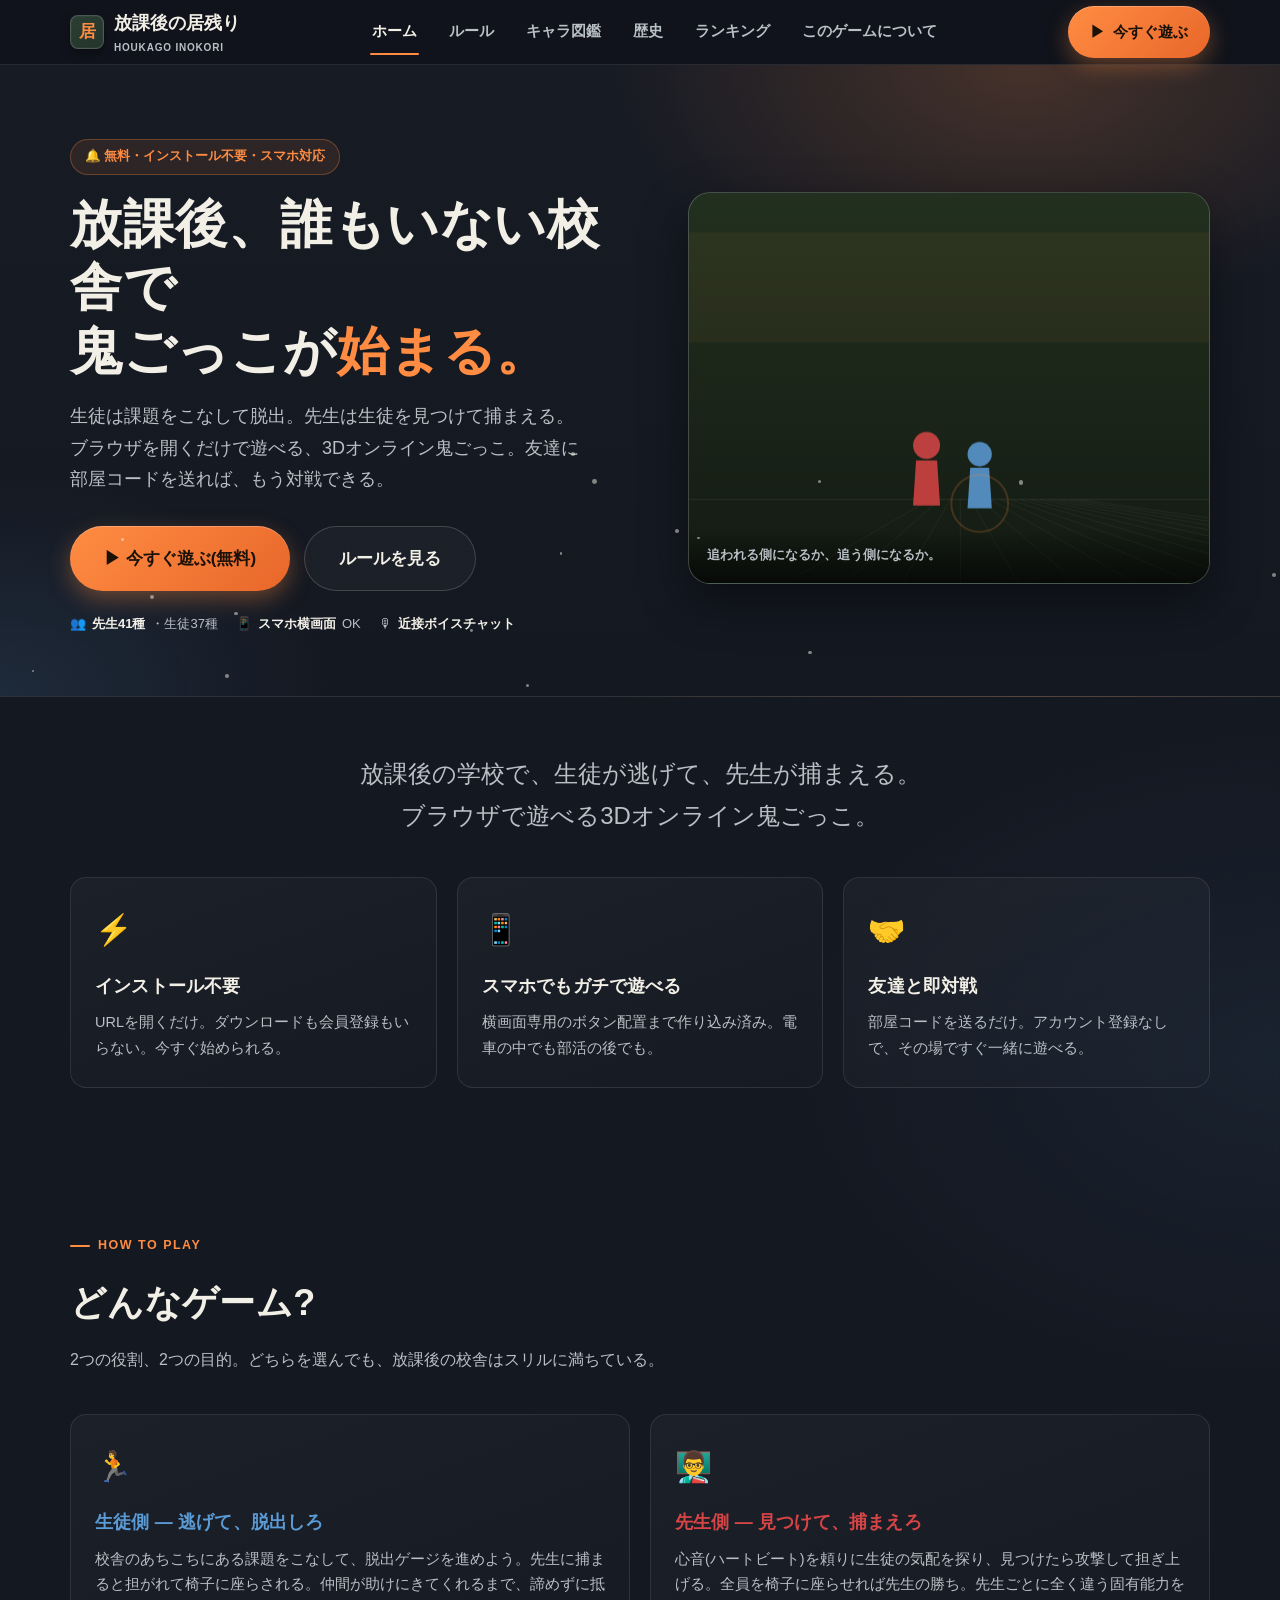
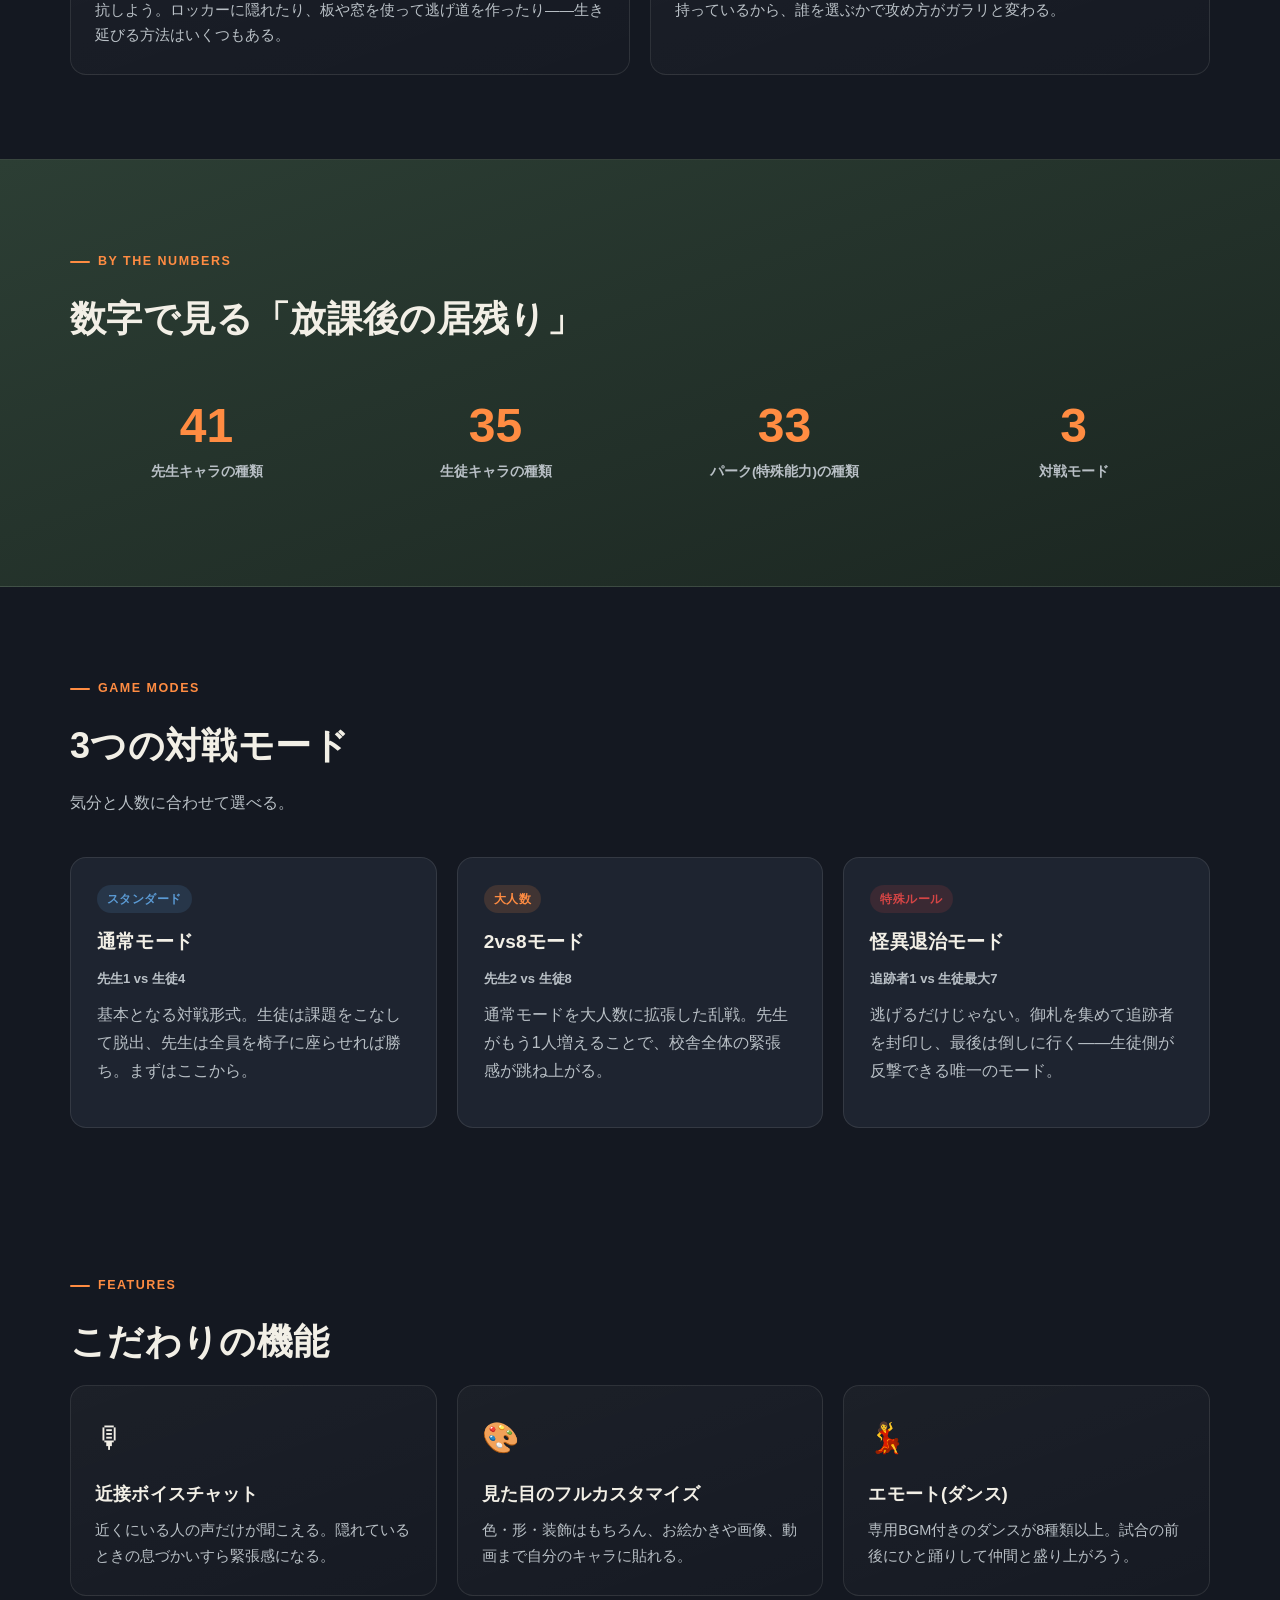
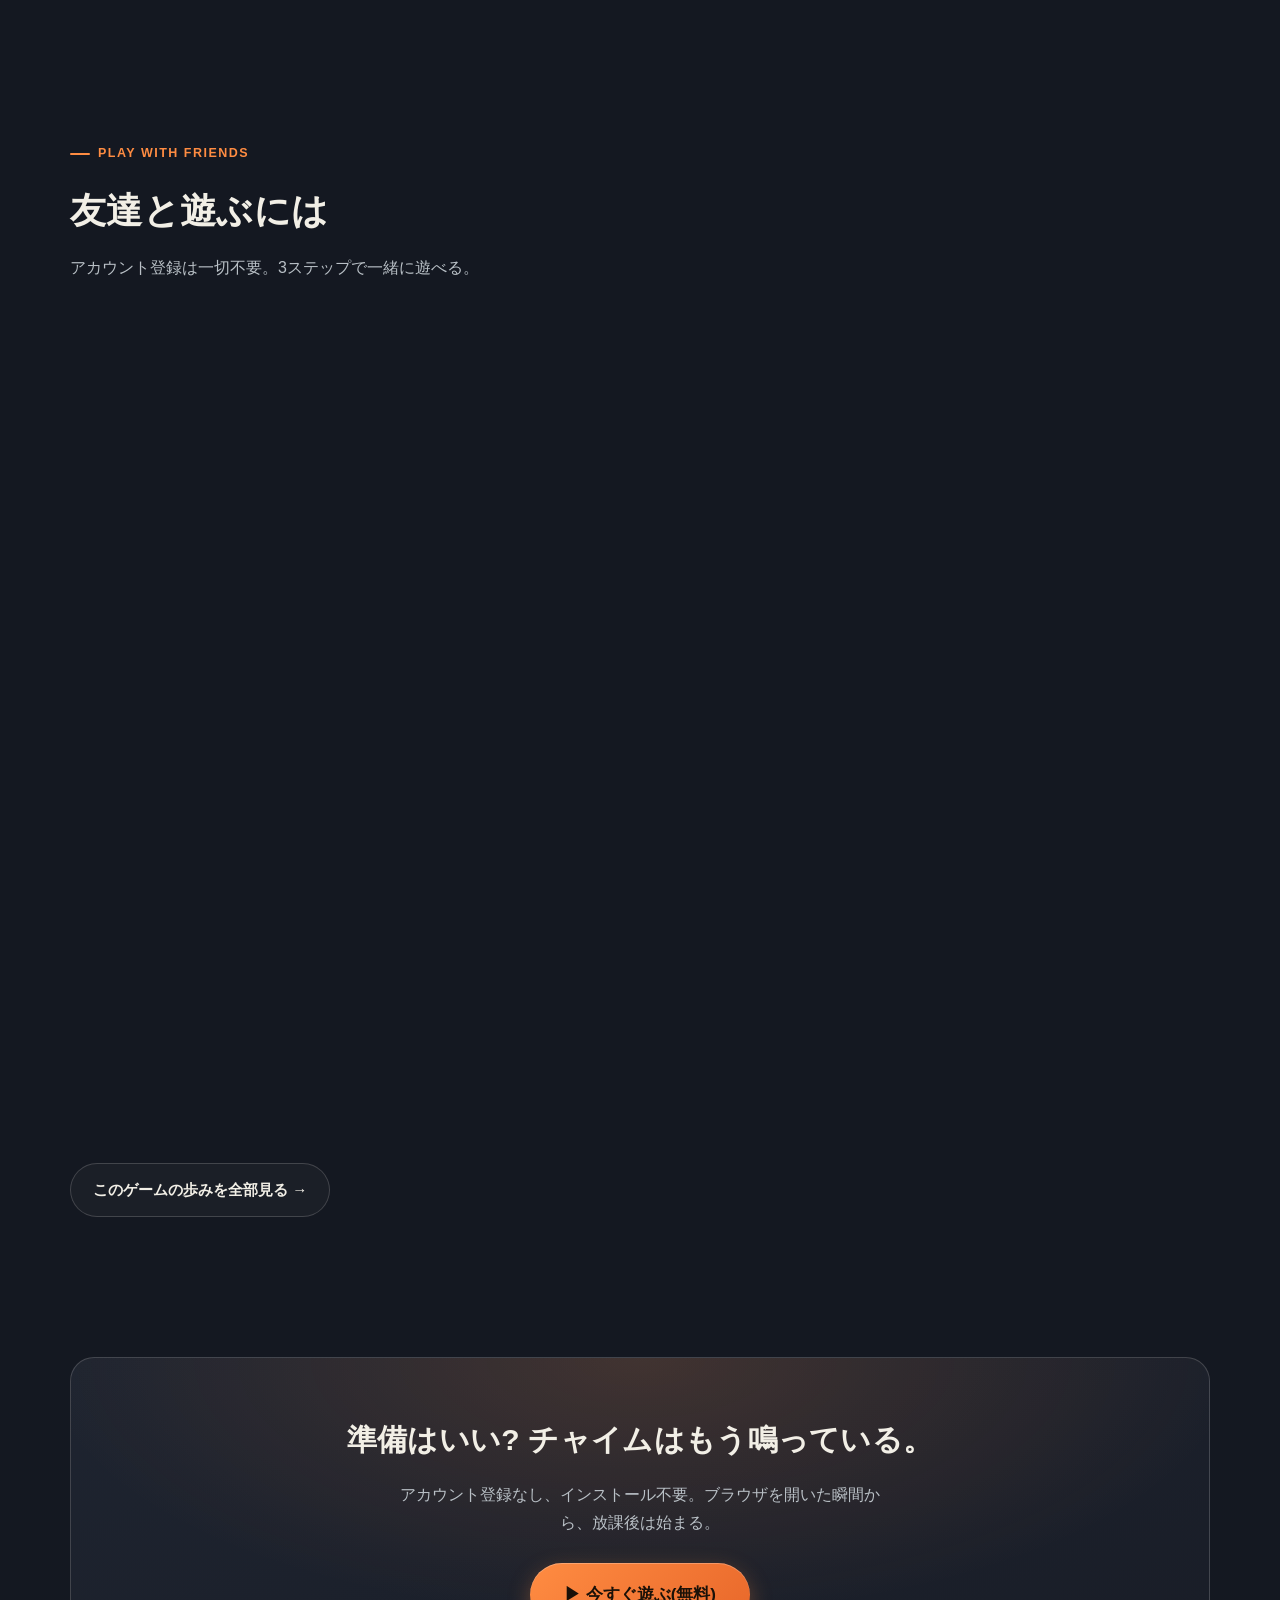
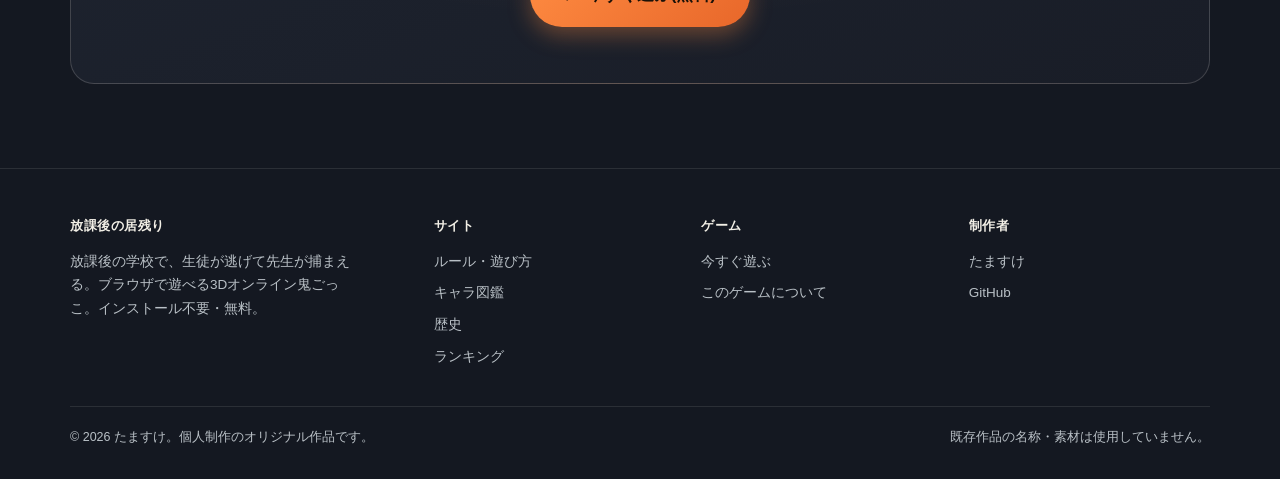
==== commit d451cffc: "feat: 九十九歯車の課題ボーナスを40%→170%に強化、救助速度を全生徒2.4秒→0.7秒に短縮+被救助者20秒『我慢』(1発無効)を追加、公式サイトのキャラ図鑑を再生成 しゅんりさんの追加要望" ====
--- a/site/index.html
+++ b/site/index.html
@@ -4,7 +4,7 @@
 <meta charset="UTF-8">
 <meta name="viewport" content="width=device-width, initial-scale=1, viewport-fit=cover">
 <title>放課後の居残り | ブラウザで遊べる3Dオンライン鬼ごっこ</title>
-<meta name="description" content="放課後の学校で生徒が逃げて先生が捕まえる、ブラウザ3Dオンライン鬼ごっこ。インストール不要・無料・スマホ対応。先生41種・生徒35種から選べる。">
+<meta name="description" content="放課後の学校で生徒が逃げて先生が捕まえる、ブラウザ3Dオンライン鬼ごっこ。インストール不要・無料・スマホ対応。先生41種・生徒37種から選べる。">
 <meta property="og:title" content="放課後の居残り | ブラウザで遊べる3Dオンライン鬼ごっこ">
 <meta property="og:description" content="放課後の学校で生徒が逃げて先生が捕まえる、ブラウザ3Dオンライン鬼ごっこ。インストール不要・無料・スマホ対応。">
 <meta property="og:image" content="img/ogp.png">
@@ -59,7 +59,7 @@
         <a class="btn btn-outline btn-lg" href="rules.html">ルールを見る</a>
       </div>
       <div class="hero-meta">
-        <span>👥 <b>先生41種</b>・生徒35種</span>
+        <span>👥 <b>先生41種</b>・生徒37種</span>
         <span>📱 <b>スマホ横画面</b>OK</span>
         <span>🎙 <b>近接ボイスチャット</b></span>
       </div>
